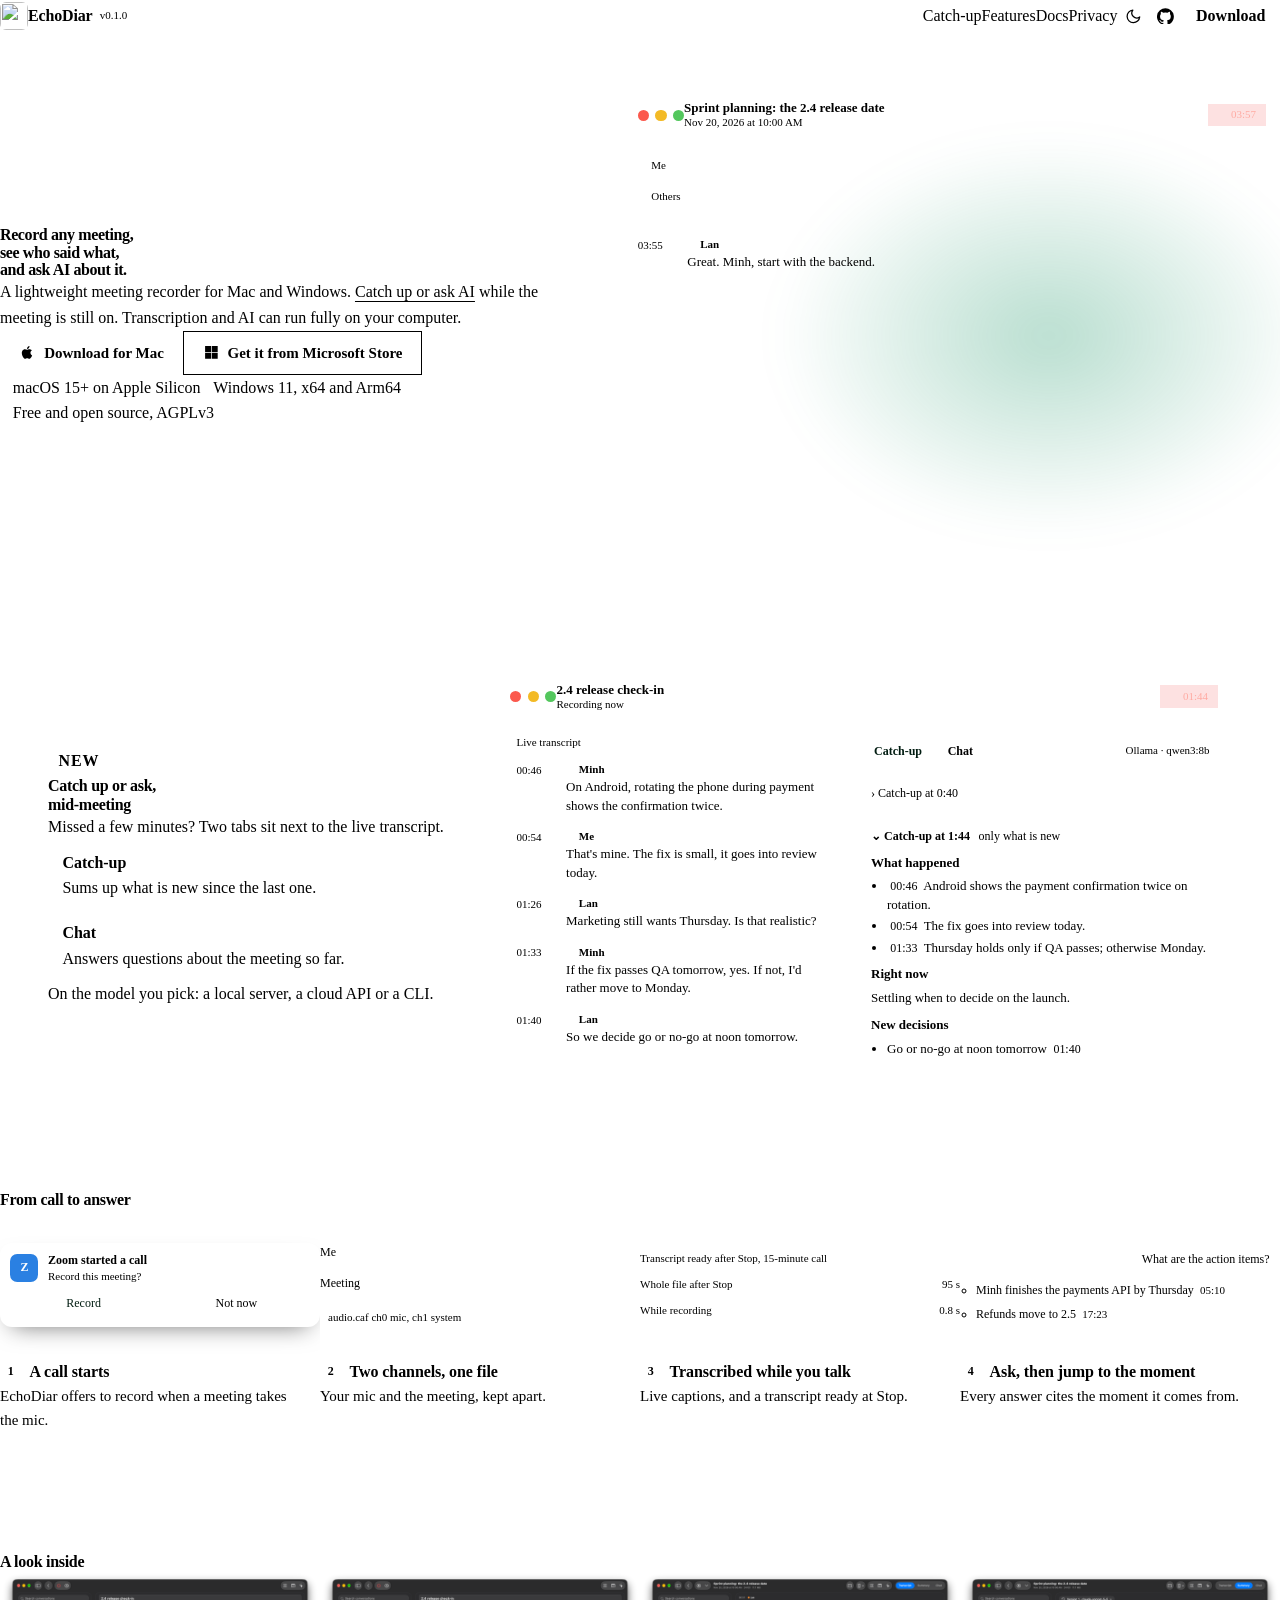
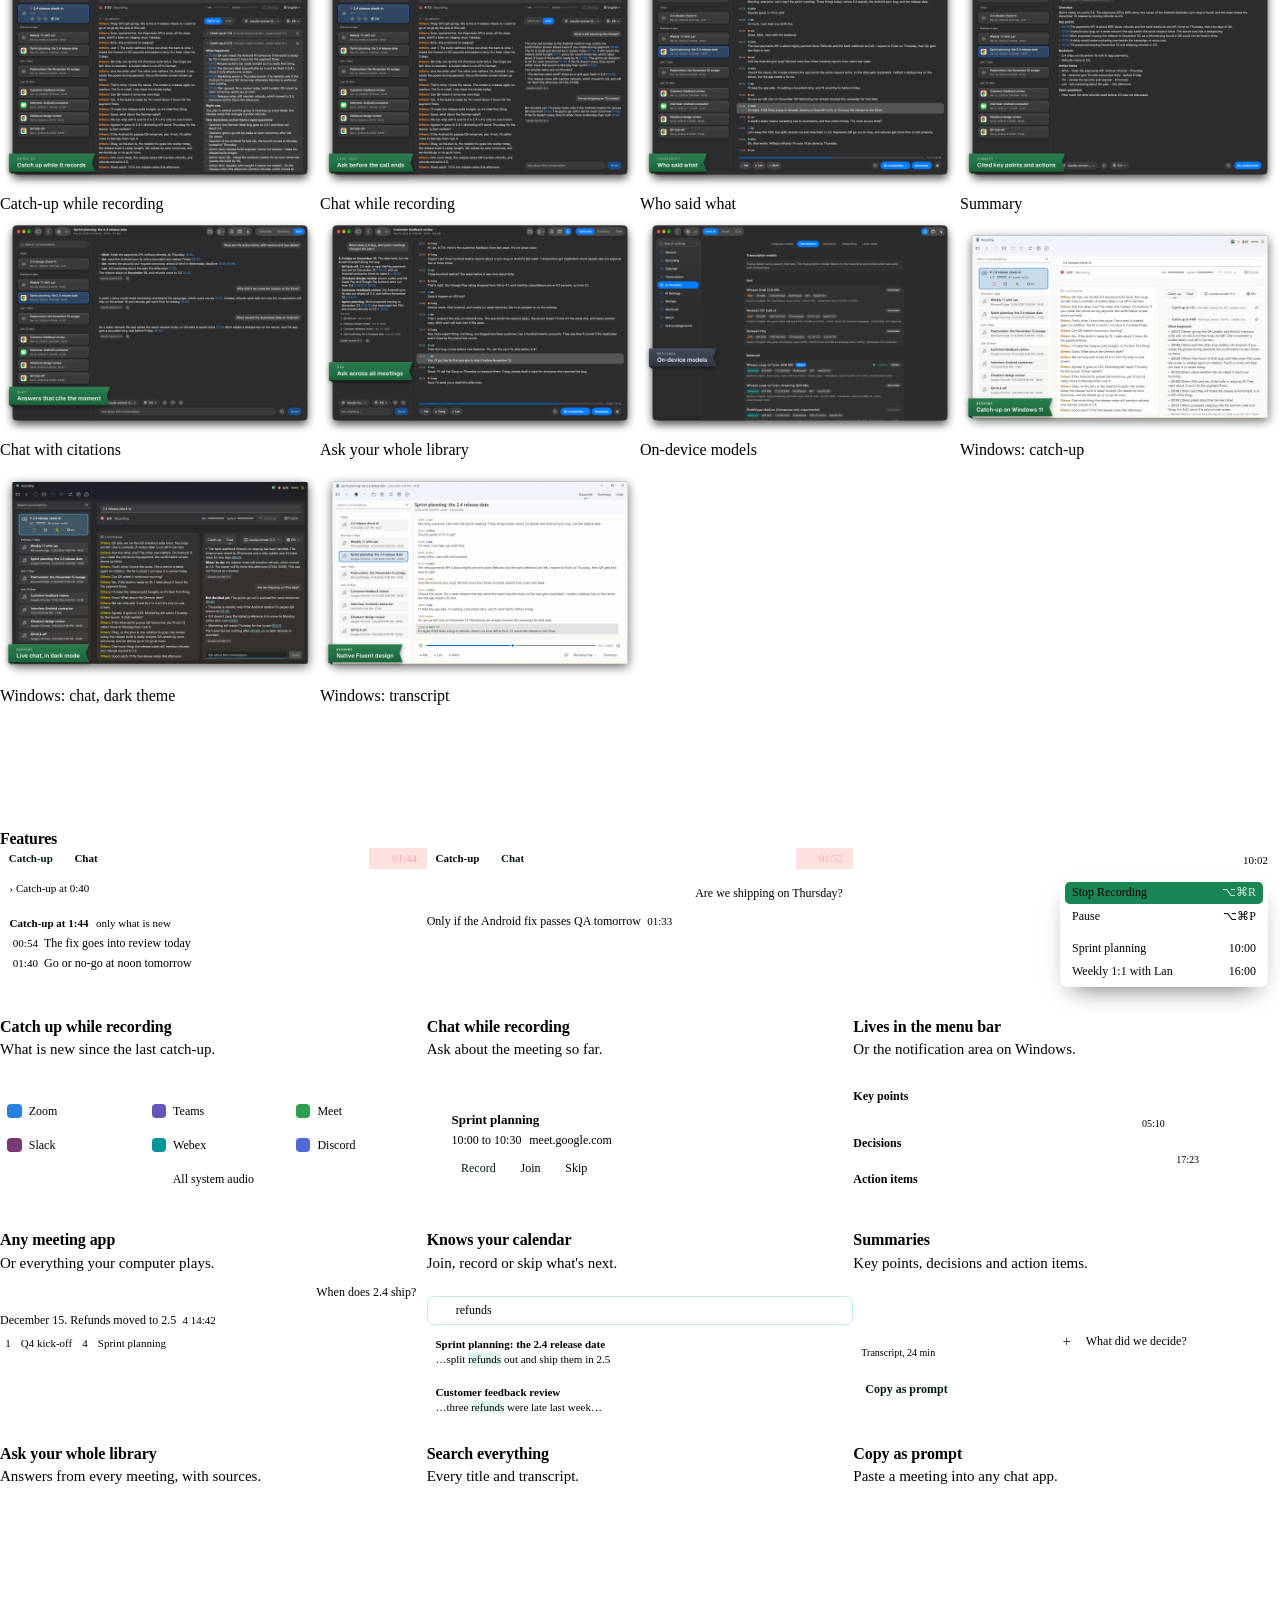
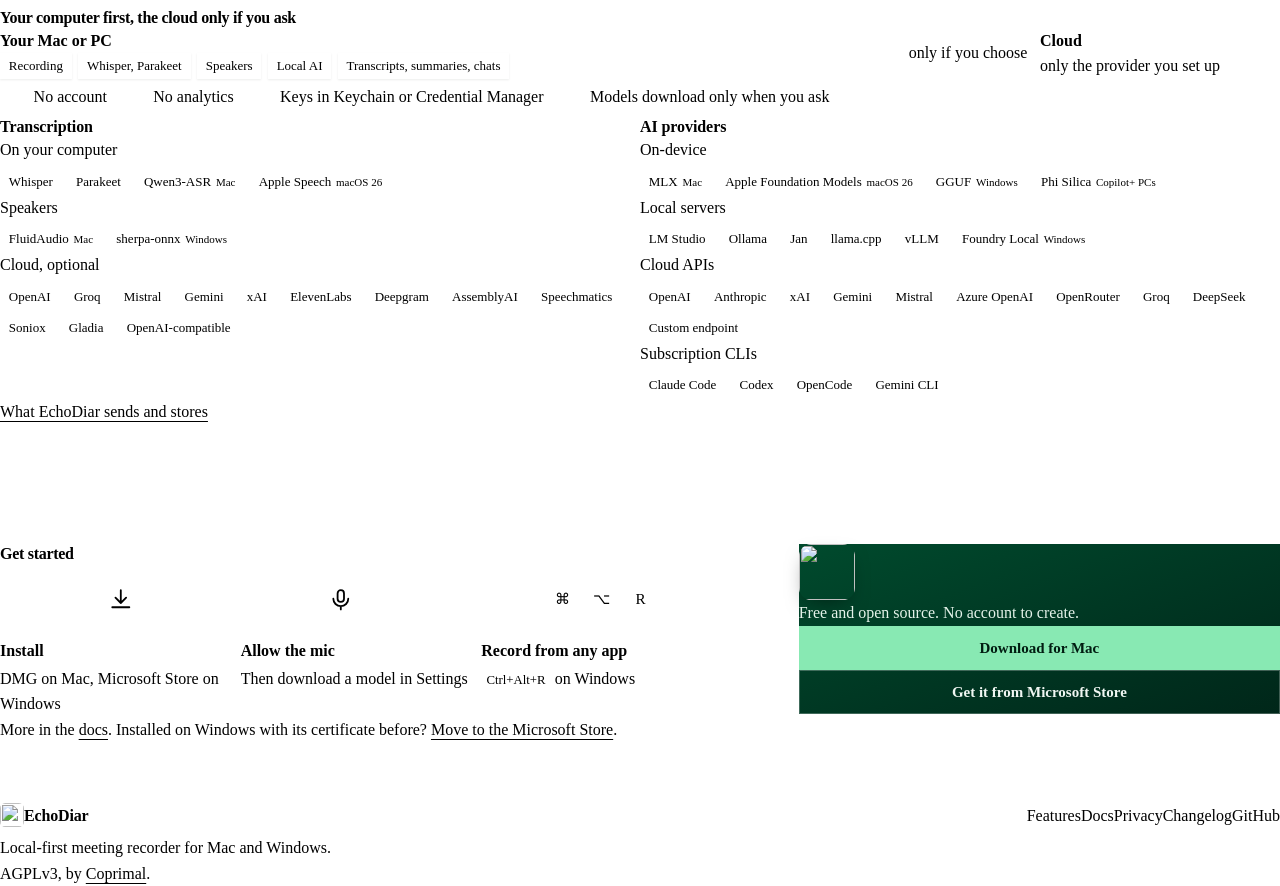
==== website/index.html @ 2e94c3a3 "feat(site): catch-up and live chat section, new screenshots" ====
<!DOCTYPE html>
<html lang="en">
  <head>
    <meta charset="UTF-8" />
    <meta name="viewport" content="width=device-width, initial-scale=1.0" />
    <title>EchoDiar: local-first meeting recorder for Mac and Windows</title>
    <meta name="description" content="Record any meeting on your Mac or Windows PC, see who said what, and catch up or ask AI while it is still going. Transcription and AI can run fully on-device." />
    <meta property="og:type" content="website" />
    <meta property="og:title" content="EchoDiar: local-first meeting recorder for Mac and Windows" />
    <meta property="og:description" content="A lightweight, local-first meeting recorder for macOS and Windows: on-device transcription, speakers, catch-ups and chat while recording, AI summaries, with the AI you choose." />
    <meta property="og:image" content="https://echodiar.coprimal.dev/poster.jpg" />
    <meta name="twitter:card" content="summary_large_image" />
    <link rel="icon" href="logo.png" type="image/png" />
    <link rel="stylesheet" href="styles.css" />
    <script>
      document.documentElement.classList.add("js");
      try {
        const stored = localStorage.getItem("echodiar.theme");
        if (stored) document.documentElement.dataset.theme = stored;
      } catch {
        // Private mode: follow the system theme.
      }
    </script>
  </head>
  <body>
    <a class="skip-link" href="#main">Skip to content</a>
    <header class="site-header">
      <div class="site-header__inner">
        <div class="brand-group">
          <a class="brand" href="./">
            <img src="logo.png" alt="" width="28" height="28" />
            <span>EchoDiar</span>
          </a>
          <a
            class="version-badge"
            id="version-badge"
            data-source="appcast"
            data-repo="Coprimal/EchoDiar"
            href="https://github.com/Coprimal/EchoDiar/releases/tag/v0.1.0"
            target="_blank"
            rel="noopener noreferrer"
            >v0.1.0</a
          >
        </div>
        <nav aria-label="Primary navigation">
          <a class="nav-link nav-link--text hide-sm" href="./#live">Catch-up</a>
          <a class="nav-link nav-link--text hide-sm" href="./#features">Features</a>
          <a class="nav-link nav-link--text" href="docs.html">Docs</a>
          <a class="nav-link nav-link--text hide-sm" href="privacy.html">Privacy</a>
          <button type="button" class="nav-link nav-link--icon" id="theme-toggle" aria-label="Switch theme" title="Switch theme">
            <svg class="icon-sun" viewBox="0 0 24 24" aria-hidden="true">
              <circle cx="12" cy="12" r="4" />
              <path d="M12 2v2m0 16v2M4.93 4.93l1.41 1.41m11.32 11.32 1.41 1.41M2 12h2m16 0h2M4.93 19.07l1.41-1.41M17.66 6.34l1.41-1.41" />
            </svg>
            <svg class="icon-moon" viewBox="0 0 24 24" aria-hidden="true">
              <path d="M21 12.79A9 9 0 1 1 11.21 3 7 7 0 0 0 21 12.79Z" />
            </svg>
          </button>
          <a
            class="nav-link nav-link--icon"
            href="https://github.com/Coprimal/EchoDiar"
            target="_blank"
            rel="noopener noreferrer"
            aria-label="EchoDiar on GitHub"
            title="EchoDiar on GitHub"
          >
            <svg class="fill" viewBox="0 0 24 24" aria-hidden="true">
              <path d="M12 .5a12 12 0 0 0-3.79 23.4c.6.11.82-.26.82-.58v-2.2c-3.34.73-4.04-1.43-4.04-1.43-.55-1.4-1.34-1.77-1.34-1.77-1.09-.75.08-.73.08-.73 1.21.08 1.84 1.24 1.84 1.24 1.07 1.83 2.81 1.3 3.5.99.11-.78.42-1.3.76-1.6-2.67-.3-5.47-1.33-5.47-5.93 0-1.31.47-2.38 1.24-3.22-.13-.3-.54-1.52.12-3.18 0 0 1.01-.32 3.3 1.23a11.5 11.5 0 0 1 6.01 0c2.29-1.55 3.3-1.23 3.3-1.23.66 1.66.25 2.88.12 3.18.77.84 1.24 1.91 1.24 3.22 0 4.61-2.81 5.62-5.49 5.92.43.37.81 1.1.81 2.22v3.29c0 .32.21.7.83.58A12 12 0 0 0 12 .5Z" />
            </svg>
          </a>
          <a class="button button--primary button--small" href="./#download">Download</a>
        </nav>
      </div>
    </header>

    <main id="main">
      <section class="hero wrap">
        <div class="hero__copy">
          <h1>Record any meeting, see who said what, and ask AI about it.</h1>
          <p class="lede">A lightweight meeting recorder for Mac and Windows. <a href="#live">Catch up or ask AI</a> while the meeting is still on. Transcription and AI can run fully on your computer.</p>
          <div class="actions" id="download">
            <a class="button button--primary" href="https://github.com/Coprimal/EchoDiar/releases/latest" target="_blank" rel="noopener noreferrer">
              <svg class="fill" viewBox="0 0 24 24" aria-hidden="true">
                <path d="M16.37 12.62c-.02-2.3 1.88-3.4 1.96-3.46-1.07-1.56-2.73-1.78-3.32-1.8-1.41-.14-2.76.83-3.48.83-.72 0-1.82-.81-3-.79-1.54.02-2.96.9-3.76 2.27-1.6 2.78-.41 6.9 1.15 9.16.76 1.1 1.67 2.34 2.86 2.3 1.15-.05 1.58-.74 2.97-.74 1.38 0 1.77.74 2.98.72 1.23-.02 2.01-1.12 2.76-2.23.87-1.28 1.23-2.51 1.25-2.58-.03-.01-2.4-.92-2.42-3.66ZM14.1 5.86c.63-.77 1.06-1.83.94-2.89-.91.04-2.01.61-2.67 1.37-.58.67-1.09 1.76-.96 2.8 1.02.08 2.06-.52 2.69-1.28Z" />
              </svg>
              Download for Mac
            </a>
            <a class="button button--secondary" href="https://apps.microsoft.com/detail/9N5X564S1F2D?mode=direct" target="_blank" rel="noopener noreferrer">
              <svg class="fill" viewBox="0 0 24 24" aria-hidden="true">
                <path d="M3 3h8.5v8.5H3zM12.5 3H21v8.5h-8.5zM3 12.5h8.5V21H3zM12.5 12.5H21V21h-8.5z" />
              </svg>
              Get it from Microsoft Store
            </a>
          </div>
          <ul class="platforms">
            <li>macOS 15+ on Apple Silicon</li>
            <li>Windows 11, x64 and Arm64</li>
            <li>Free and open source, AGPLv3</li>
          </ul>
        </div>

        <figure class="stage" data-stage>
          <div class="win" aria-hidden="true">
            <div class="win__bar">
              <span class="win__lights"><i></i><i></i><i></i></span>
              <span class="win__title">
                <strong>Sprint planning: the 2.4 release date</strong>
                <span>Nov 20, 2026 at 10:00 AM</span>
              </span>
              <span class="rec-pill"><i></i><span data-rec-time>17:30</span></span>
            </div>

            <div class="channels">
              <div class="channel" data-channel="me">
                <span class="channel__label"><i class="dot dot--me"></i>Me</span>
                <span class="wave" data-wave></span>
              </div>
              <div class="channel" data-channel="others">
                <span class="channel__label"><i class="dot dot--others"></i>Others</span>
                <span class="wave" data-wave></span>
              </div>
            </div>

            <ol class="tx">
              <li class="tx__line" data-speaker="lan" data-at="03:55">
                <time>03:55</time>
                <span class="tx__who"><i class="dot dot--lan"></i>Lan</span>
                <span class="tx__text">Great. Minh, start with the backend.</span>
              </li>
              <li class="tx__line" data-speaker="minh" data-at="05:10">
                <time>05:10</time>
                <span class="tx__who"><i class="dot dot--minh"></i>Minh</span>
                <span class="tx__text">The new payments API is about eighty percent done.</span>
              </li>
              <li class="tx__line" data-speaker="minh" data-at="12:00">
                <time>12:00</time>
                <span class="tx__who"><i class="dot dot--minh"></i>Minh</span>
                <span class="tx__text">It's tight. If QA finds a bug in refunds, I'd move the release to the 22nd.</span>
              </li>
              <li class="tx__line" data-speaker="me" data-at="14:42">
                <time>14:42</time>
                <span class="tx__who"><i class="dot dot--me"></i>Me</span>
                <span class="tx__text">Let's keep the 15th, but split refunds out and ship them in 2.5.</span>
              </li>
              <li class="tx__line" data-speaker="lan" data-at="17:23" data-cited>
                <time>17:23</time>
                <span class="tx__who"><i class="dot dot--lan"></i>Lan</span>
                <span class="tx__text">Okay, that's decided. 2.4 ships on December 15, and refunds move to 2.5.</span>
              </li>
            </ol>

            <div class="ask">
              <p class="ask__q">When does 2.4 ship?</p>
              <p class="ask__a">
                On December 15. Refunds were split out and move to 2.5 <span class="cite">17:23</span>
              </p>
            </div>
          </div>
          <figcaption class="visually-hidden">
            An EchoDiar window during a sprint planning call: your mic and the meeting audio on two channels, the transcript
            appearing line by line with each speaker named, and an AI answer that cites the moment it comes from.
          </figcaption>
        </figure>
      </section>

      <section class="section wrap live" id="live" aria-labelledby="live-title">
        <div class="live__copy">
          <p class="live__new">New</p>
          <h2 id="live-title">Catch up or ask, mid-meeting</h2>
          <p class="live__lede">Missed a few minutes? Two tabs sit next to the live transcript.</p>
          <dl class="live__legend" data-live-legend>
            <div data-for="live-tab-catchup" class="is-active">
              <dt>Catch-up</dt>
              <dd>Sums up what is new since the last one.</dd>
            </div>
            <div data-for="live-tab-chat">
              <dt>Chat</dt>
              <dd>Answers questions about the meeting so far.</dd>
            </div>
          </dl>
          <p class="live__note">On the model you pick: a local server, a cloud API or a CLI.</p>
        </div>

        <figure class="live__art" data-live>
          <div class="win live-win">
            <div class="win__bar">
              <span class="win__lights" aria-hidden="true"><i></i><i></i><i></i></span>
              <span class="win__title">
                <strong>2.4 release check-in</strong>
                <span>Recording now</span>
              </span>
              <span class="rec-pill" aria-hidden="true"><i></i><span>01:44</span></span>
            </div>
            <div class="live-win__body">
              <div class="live-win__tx" aria-label="Live transcript">
                <span class="live-win__label">Live transcript</span>
                <ol class="tx">
                  <li class="tx__line">
                    <time>00:46</time>
                    <span class="tx__who"><i class="dot dot--minh"></i>Minh</span>
                    <span class="tx__text">On Android, rotating the phone during payment shows the confirmation twice.</span>
                  </li>
                  <li class="tx__line">
                    <time>00:54</time>
                    <span class="tx__who"><i class="dot dot--me"></i>Me</span>
                    <span class="tx__text">That's mine. The fix is small, it goes into review today.</span>
                  </li>
                  <li class="tx__line">
                    <time>01:26</time>
                    <span class="tx__who"><i class="dot dot--lan"></i>Lan</span>
                    <span class="tx__text">Marketing still wants Thursday. Is that realistic?</span>
                  </li>
                  <li class="tx__line" data-live-cited>
                    <time>01:33</time>
                    <span class="tx__who"><i class="dot dot--minh"></i>Minh</span>
                    <span class="tx__text">If the fix passes QA tomorrow, yes. If not, I'd rather move to Monday.</span>
                  </li>
                  <li class="tx__line">
                    <time>01:40</time>
                    <span class="tx__who"><i class="dot dot--lan"></i>Lan</span>
                    <span class="tx__text">So we decide go or no-go at noon tomorrow.</span>
                  </li>
                </ol>
              </div>

              <div class="live-win__panel">
                <div class="live-win__head">
                  <div class="live-tabs" role="tablist" aria-label="While recording">
                    <button type="button" role="tab" id="live-tab-catchup" aria-controls="live-pane-catchup" aria-selected="true">Catch-up</button>
                    <button type="button" role="tab" id="live-tab-chat" aria-controls="live-pane-chat" aria-selected="false" tabindex="-1">Chat</button>
                  </div>
                  <span class="live-win__model">Ollama · qwen3:8b</span>
                </div>

                <div class="live-pane" id="live-pane-catchup" role="tabpanel" aria-labelledby="live-tab-catchup">
                  <p class="live-cu live-cu--old"><span aria-hidden="true">›</span> Catch-up at 0:40</p>
                  <div class="live-cu">
                    <p class="live-cu__head"><span aria-hidden="true">⌄</span> Catch-up at 1:44 <em>only what is new</em></p>
                    <p class="live-cu__h">What happened</p>
                    <ul>
                      <li><span class="cite">00:46</span> Android shows the payment confirmation twice on rotation.</li>
                      <li><span class="cite">00:54</span> The fix goes into review today.</li>
                      <li><span class="cite">01:33</span> Thursday holds only if QA passes; otherwise Monday.</li>
                    </ul>
                    <p class="live-cu__h">Right now</p>
                    <p>Settling when to decide on the launch.</p>
                    <p class="live-cu__h">New decisions</p>
                    <ul>
                      <li>Go or no-go at noon tomorrow <span class="cite">01:40</span></li>
                    </ul>
                  </div>
                </div>

                <div class="live-pane" id="live-pane-chat" role="tabpanel" aria-labelledby="live-tab-chat" hidden>
                  <p class="ask__q">Are we shipping on Thursday?</p>
                  <p class="live-chat__a">
                    Not decided yet. Thursday holds only if the Android fix passes QA tomorrow <span class="cite">01:33</span>. The go or
                    no-go call is at noon <span class="cite">01:40</span>.
                  </p>
                  <span class="live-chat__tag">Live</span>
                  <span class="live-chat__input" aria-hidden="true">Ask about the meeting so far</span>
                </div>
              </div>
            </div>
          </div>
          <figcaption class="visually-hidden">
            EchoDiar while recording: the live transcript on the left, and on the right a panel with a Catch-up tab, which
            sums up what is new since the last catch-up, and a Chat tab, which answers questions about the meeting so far.
          </figcaption>
        </figure>
      </section>

      <section class="section wrap" id="how" aria-labelledby="how-title">
        <div class="section__head">
          <h2 id="how-title">From call to answer</h2>
        </div>
        <ol class="flow">
          <li class="flow__step">
            <div class="vignette vignette--detect" aria-hidden="true">
              <div class="indicator">
                <span class="indicator__app">Z</span>
                <span class="indicator__text"><strong>Zoom started a call</strong><span>Record this meeting?</span></span>
                <span class="indicator__actions">
                  <span class="indicator__btn indicator__btn--go">Record</span>
                  <span class="indicator__btn">Not now</span>
                </span>
              </div>
            </div>
            <h3>A call starts</h3>
            <p>EchoDiar offers to record when a meeting takes the mic.</p>
          </li>
          <li class="flow__step">
            <div class="vignette vignette--channels" aria-hidden="true">
              <div class="mini-channel">
                <span>Me</span>
                <span class="mini-wave mini-wave--me" data-wave="30"></span>
              </div>
              <div class="mini-channel">
                <span>Meeting</span>
                <span class="mini-wave mini-wave--others" data-wave="30"></span>
              </div>
              <span class="file-chip">audio.caf <em>ch0 mic, ch1 system</em></span>
            </div>
            <h3>Two channels, one file</h3>
            <p>Your mic and the meeting, kept apart.</p>
          </li>
          <li class="flow__step">
            <div class="vignette vignette--speed" aria-hidden="true">
              <div class="speed">
                <span class="speed__label">Transcript ready after Stop, 15-minute call</span>
                <div class="speed__row">
                  <span class="speed__name">Whole file after Stop</span>
                  <span class="speed__bar speed__bar--slow"><i></i></span>
                  <span class="speed__value">95 s</span>
                </div>
                <div class="speed__row">
                  <span class="speed__name">While recording</span>
                  <span class="speed__bar speed__bar--fast"><i></i></span>
                  <span class="speed__value">0.8 s</span>
                </div>
              </div>
            </div>
            <h3>Transcribed while you talk</h3>
            <p>Live captions, and a transcript ready at Stop.</p>
          </li>
          <li class="flow__step">
            <div class="vignette vignette--cite" aria-hidden="true">
              <div class="cite-demo">
                <p class="cite-demo__q">What are the action items?</p>
                <ul>
                  <li>Minh finishes the payments API by Thursday <span class="cite">05:10</span></li>
                  <li>Refunds move to 2.5 <span class="cite">17:23</span></li>
                </ul>
              </div>
            </div>
            <h3>Ask, then jump to the moment</h3>
            <p>Every answer cites the moment it comes from.</p>
          </li>
        </ol>
      </section>

      <section class="section wrap" aria-labelledby="shots-title">
        <div class="section__head">
          <h2 id="shots-title">A look inside</h2>
        </div>
        <div class="shots">
          <figure class="shot">
            <button type="button" data-zoom aria-label="View screenshot full screen: catch-up while recording">
              <img
                src="screenshots/echodiar_s_1.webp"
                alt="EchoDiar on Mac while recording: the live transcript next to the Catch-up tab, with two catch-ups, the newest summing up only what is new since the first"
                width="1412"
                height="972"
                loading="lazy"
              />
            </button>
            <figcaption>Catch-up while recording</figcaption>
          </figure>
          <figure class="shot">
            <button type="button" data-zoom aria-label="View screenshot full screen: live chat while recording">
              <img
                src="screenshots/echodiar_s_2.webp"
                alt="EchoDiar on Mac while recording: the live transcript next to the Chat tab, answering what blocks the release and whether it ships on Thursday, with cited times"
                width="1412"
                height="972"
                loading="lazy"
              />
            </button>
            <figcaption>Chat while recording</figcaption>
          </figure>
          <figure class="shot">
            <button type="button" data-zoom aria-label="View screenshot full screen: transcript with speakers">
              <img
                src="screenshots/echodiar_s_3.webp"
                alt="EchoDiar transcript of a sprint meeting with named speakers, the line being played back highlighted"
                width="1412"
                height="972"
                loading="lazy"
              />
            </button>
            <figcaption>Who said what</figcaption>
          </figure>
          <figure class="shot">
            <button type="button" data-zoom aria-label="View screenshot full screen: AI summary">
              <img
                src="screenshots/echodiar_s_4.webp"
                alt="EchoDiar AI summary of a meeting with timestamped key points, decisions and action items"
                width="1412"
                height="972"
                loading="lazy"
              />
            </button>
            <figcaption>Summary</figcaption>
          </figure>
          <figure class="shot">
            <button type="button" data-zoom aria-label="View screenshot full screen: chat with citations">
              <img
                src="screenshots/echodiar_s_5.webp"
                alt="EchoDiar chat about a meeting with answers that cite timestamps"
                width="1412"
                height="972"
                loading="lazy"
              />
            </button>
            <figcaption>Chat with citations</figcaption>
          </figure>
          <figure class="shot">
            <button type="button" data-zoom aria-label="View screenshot full screen: library chat">
              <img
                src="screenshots/echodiar_s_6.webp"
                alt="EchoDiar library chat answering from four meetings, with numbered sources, next to the cited transcript"
                width="1412"
                height="972"
                loading="lazy"
              />
            </button>
            <figcaption>Ask your whole library</figcaption>
          </figure>
          <figure class="shot">
            <button type="button" data-zoom aria-label="View screenshot full screen: on-device models">
              <img
                src="screenshots/echodiar_s_7.webp"
                alt="EchoDiar Settings, AI Providers, Local AI, Transcription: on-device Whisper and Parakeet models and the installed default model"
                width="1412"
                height="972"
                loading="lazy"
              />
            </button>
            <figcaption>On-device models</figcaption>
          </figure>
          <figure class="shot">
            <button type="button" data-zoom aria-label="View screenshot full screen: Windows, catch-up">
              <img
                src="screenshots/echodiar_s_8.webp"
                alt="EchoDiar on Windows 11 while recording, in the light theme: the live transcript next to two catch-ups"
                width="1412"
                height="972"
                loading="lazy"
              />
            </button>
            <figcaption>Windows: catch-up</figcaption>
          </figure>
          <figure class="shot">
            <button type="button" data-zoom aria-label="View screenshot full screen: Windows, live chat in dark mode">
              <img
                src="screenshots/echodiar_s_9.webp"
                alt="EchoDiar on Windows 11 while recording, in the dark theme: the live transcript next to the Chat tab with two cited answers"
                width="1412"
                height="972"
                loading="lazy"
              />
            </button>
            <figcaption>Windows: chat, dark theme</figcaption>
          </figure>
          <figure class="shot">
            <button type="button" data-zoom aria-label="View screenshot full screen: Windows, transcript">
              <img
                src="screenshots/echodiar_s_10.webp"
                alt="EchoDiar on Windows 11, in the light theme: the transcript of a sprint meeting with named speakers, the line being played back highlighted"
                width="1412"
                height="972"
                loading="lazy"
              />
            </button>
            <figcaption>Windows: transcript</figcaption>
          </figure>
        </div>
      </section>

      <section class="section wrap" id="features" aria-labelledby="features-title">
        <div class="section__head">
          <h2 id="features-title">Features</h2>
        </div>
        <ul class="tiles">
          <li class="tile">
            <div class="tile__art art-catchup" aria-hidden="true">
              <span class="art-catchup__tabs"><b class="is-on">Catch-up</b><b>Chat</b><span class="rec-pill"><i></i><span>01:44</span></span></span>
              <span class="art-catchup__old">› Catch-up at 0:40</span>
              <span class="art-catchup__card">
                <strong>Catch-up at 1:44 <em>only what is new</em></strong>
                <span><span class="cite">00:54</span> The fix goes into review today</span>
                <span><span class="cite">01:40</span> Go or no-go at noon tomorrow</span>
              </span>
            </div>
            <h3>Catch up while recording</h3>
            <p>What is new since the last catch-up.</p>
          </li>
          <li class="tile">
            <div class="tile__art art-livechat" aria-hidden="true">
              <span class="art-catchup__tabs"><b>Catch-up</b><b class="is-on">Chat</b><span class="rec-pill"><i></i><span>01:52</span></span></span>
              <span class="art-livechat__q">Are we shipping on Thursday?</span>
              <span class="art-livechat__a">Only if the Android fix passes QA tomorrow <span class="cite">01:33</span></span>
            </div>
            <h3>Chat while recording</h3>
            <p>Ask about the meeting so far.</p>
          </li>
          <li class="tile">
            <div class="tile__art art-menu" aria-hidden="true">
              <div class="menubar">
                <span class="menubar__icons"><i></i><i></i><i></i></span>
                <span class="menubar__app"><img src="logo.png" alt="" width="14" height="14" /><i></i></span>
                <span class="menubar__clock">10:02</span>
              </div>
              <div class="menu">
                <span class="menu__item menu__item--on">Stop Recording <em>⌥⌘R</em></span>
                <span class="menu__item">Pause <em>⌥⌘P</em></span>
                <span class="menu__sep"></span>
                <span class="menu__item">Sprint planning <em>10:00</em></span>
                <span class="menu__item">Weekly 1:1 with Lan <em>16:00</em></span>
              </div>
            </div>
            <h3>Lives in the menu bar</h3>
            <p>Or the notification area on Windows.</p>
          </li>
          <li class="tile">
            <div class="tile__art art-apps" aria-hidden="true">
              <span class="app-tile" style="--app: oklch(60% 0.17 255)">Zoom</span>
              <span class="app-tile" style="--app: oklch(52% 0.15 285)">Teams</span>
              <span class="app-tile" style="--app: oklch(62% 0.15 150)">Meet</span>
              <span class="app-tile" style="--app: oklch(45% 0.12 330)">Slack</span>
              <span class="app-tile" style="--app: oklch(60% 0.12 200)">Webex</span>
              <span class="app-tile" style="--app: oklch(56% 0.17 270)">Discord</span>
              <span class="app-tile app-tile--all">All system audio</span>
            </div>
            <h3>Any meeting app</h3>
            <p>Or everything your computer plays.</p>
          </li>
          <li class="tile">
            <div class="tile__art art-event" aria-hidden="true">
              <div class="event">
                <span class="event__bar"></span>
                <span class="event__title">Sprint planning</span>
                <span class="event__time">10:00 to 10:30 <em>meet.google.com</em></span>
                <span class="event__actions"><b class="is-go">Record</b><b>Join</b><b>Skip</b></span>
              </div>
            </div>
            <h3>Knows your calendar</h3>
            <p>Join, record or skip what's next.</p>
          </li>
          <li class="tile">
            <div class="tile__art art-summary" aria-hidden="true">
              <span class="sum__head">Key points</span>
              <span class="sum__line" style="--w: 88%"></span>
              <span class="sum__line" style="--w: 64%"><span class="cite">05:10</span></span>
              <span class="sum__head">Decisions</span>
              <span class="sum__line" style="--w: 72%"><span class="cite">17:23</span></span>
              <span class="sum__head">Action items</span>
              <span class="sum__todo"><i></i><span class="sum__line" style="--w: 58%"></span></span>
            </div>
            <h3>Summaries</h3>
            <p>Key points, decisions and action items.</p>
          </li>
          <li class="tile">
            <div class="tile__art art-library" aria-hidden="true">
              <span class="art-livechat__q">When does 2.4 ship?</span>
              <span class="art-livechat__a">December 15. Refunds moved to 2.5 <span class="cite">4 14:42</span></span>
              <span class="art-library__src"><i>1</i>Q4 kick-off <i>4</i>Sprint planning</span>
            </div>
            <h3>Ask your whole library</h3>
            <p>Answers from every meeting, with sources.</p>
          </li>
          <li class="tile">
            <div class="tile__art art-search" aria-hidden="true">
              <span class="search">
                <svg viewBox="0 0 24 24"><circle cx="11" cy="11" r="6" /><path d="m20 20-4.5-4.5" /></svg>
                refunds<i class="caret"></i>
              </span>
              <span class="result"><strong>Sprint planning: the 2.4 release date</strong><span>…split <mark>refunds</mark> out and ship them in 2.5</span></span>
              <span class="result"><strong>Customer feedback review</strong><span>…three <mark>refunds</mark> were late last week…</span></span>
            </div>
            <h3>Search everything</h3>
            <p>Every title and transcript.</p>
          </li>
          <li class="tile">
            <div class="tile__art art-prompt" aria-hidden="true">
              <div class="prompt">
                <span class="prompt__part"><i class="sum__line" style="--w: 90%"></i><i class="sum__line" style="--w: 70%"></i><em>Transcript, 24 min</em></span>
                <span class="prompt__plus">+</span>
                <span class="prompt__part prompt__part--q">What did we decide?</span>
              </div>
              <span class="prompt__copy">Copy as prompt</span>
            </div>
            <h3>Copy as prompt</h3>
            <p>Paste a meeting into any chat app.</p>
          </li>
        </ul>
      </section>

      <section class="section wrap" id="local" aria-labelledby="local-title">
        <div class="section__head">
          <h2 id="local-title">Your computer first, the cloud only if you ask</h2>
        </div>

        <div class="where" aria-hidden="true">
          <div class="where__device">
            <span class="where__caption">Your Mac or PC</span>
            <div class="where__chips">
              <span class="chip chip--solid">Recording</span>
              <span class="chip chip--solid">Whisper, Parakeet</span>
              <span class="chip chip--solid">Speakers</span>
              <span class="chip chip--solid">Local AI</span>
              <span class="chip chip--solid">Transcripts, summaries, chats</span>
            </div>
          </div>
          <div class="where__link">
            <span class="where__line"></span>
            <span class="where__gate">only if you choose</span>
          </div>
          <div class="where__cloud">
            <span class="where__caption">Cloud</span>
            <span class="where__sub">only the provider you set up</span>
          </div>
        </div>

        <ul class="badges">
          <li>
            <svg viewBox="0 0 24 24" aria-hidden="true"><circle cx="12" cy="8" r="3.5" /><path d="M5 20a7 7 0 0 1 14 0" /><path d="m4 4 16 16" /></svg>
            No account
          </li>
          <li>
            <svg viewBox="0 0 24 24" aria-hidden="true"><path d="M4 20V10m6 10V4m6 16v-7" /><path d="m3 3 18 18" /></svg>
            No analytics
          </li>
          <li>
            <svg viewBox="0 0 24 24" aria-hidden="true"><circle cx="8" cy="15" r="4" /><path d="m11 12 9-9m-3 3 3 3m-6 0 2 2" /></svg>
            Keys in Keychain or Credential Manager
          </li>
          <li>
            <svg viewBox="0 0 24 24" aria-hidden="true"><path d="M12 3v12m-5-5 5 5 5-5" /><path d="M4 19h16" /></svg>
            Models download only when you ask
          </li>
        </ul>

        <div class="engines">
          <div class="engine" id="transcription">
            <h3>Transcription</h3>
            <dl>
              <dt>On your computer</dt>
              <dd>
                <span class="chip">Whisper</span><span class="chip">Parakeet</span><span class="chip">Qwen3-ASR <em>Mac</em></span
                ><span class="chip">Apple Speech <em>macOS 26</em></span>
              </dd>
              <dt>Speakers</dt>
              <dd><span class="chip">FluidAudio <em>Mac</em></span><span class="chip">sherpa-onnx <em>Windows</em></span></dd>
              <dt>Cloud, optional</dt>
              <dd>
                <span class="chip">OpenAI</span><span class="chip">Groq</span><span class="chip">Mistral</span><span class="chip">Gemini</span
                ><span class="chip">xAI</span><span class="chip">ElevenLabs</span><span class="chip">Deepgram</span><span class="chip">AssemblyAI</span
                ><span class="chip">Speechmatics</span><span class="chip">Soniox</span><span class="chip">Gladia</span
                ><span class="chip">OpenAI-compatible</span>
              </dd>
            </dl>
          </div>

          <div class="engine" id="ai-providers">
            <h3>AI providers</h3>
            <dl>
              <dt>On-device</dt>
              <dd>
                <span class="chip">MLX <em>Mac</em></span><span class="chip">Apple Foundation Models <em>macOS 26</em></span
                ><span class="chip">GGUF <em>Windows</em></span><span class="chip">Phi Silica <em>Copilot+ PCs</em></span>
              </dd>
              <dt>Local servers</dt>
              <dd>
                <span class="chip">LM Studio</span><span class="chip">Ollama</span><span class="chip">Jan</span><span class="chip">llama.cpp</span
                ><span class="chip">vLLM</span><span class="chip">Foundry Local <em>Windows</em></span>
              </dd>
              <dt>Cloud APIs</dt>
              <dd>
                <span class="chip">OpenAI</span><span class="chip">Anthropic</span><span class="chip">xAI</span><span class="chip">Gemini</span
                ><span class="chip">Mistral</span><span class="chip">Azure OpenAI</span><span class="chip">OpenRouter</span><span class="chip">Groq</span
                ><span class="chip">DeepSeek</span><span class="chip">Custom endpoint</span>
              </dd>
              <dt>Subscription CLIs</dt>
              <dd>
                <span class="chip">Claude Code</span><span class="chip">Codex</span><span class="chip">OpenCode</span><span class="chip">Gemini CLI</span>
              </dd>
            </dl>
          </div>
        </div>
        <p class="more"><a href="privacy.html">What EchoDiar sends and stores</a></p>
      </section>

      <section class="section wrap" id="get-started" aria-labelledby="start-title">
        <div class="start">
          <div class="start__copy">
            <h2 id="start-title">Get started</h2>
            <ol class="quick">
              <li>
                <span class="quick__art" aria-hidden="true">
                  <svg viewBox="0 0 24 24"><path d="M12 3v12m-5-5 5 5 5-5" /><path d="M4 19h16" /></svg>
                </span>
                <strong>Install</strong>
                <span>DMG on Mac, Microsoft Store on Windows</span>
              </li>
              <li>
                <span class="quick__art" aria-hidden="true">
                  <svg viewBox="0 0 24 24"><rect x="9" y="3" width="6" height="11" rx="3" /><path d="M5 11a7 7 0 0 0 14 0M12 18v3" /></svg>
                  <span class="toggle"><i></i></span>
                </span>
                <strong>Allow the mic</strong>
                <span>Then download a model in Settings</span>
              </li>
              <li>
                <span class="quick__art quick__art--keys" aria-hidden="true"><kbd>⌘</kbd><kbd>⌥</kbd><kbd>R</kbd></span>
                <strong>Record from any app</strong>
                <span><kbd>Ctrl+Alt+R</kbd> on Windows</span>
              </li>
            </ol>
            <p class="more">
              More in the <a href="docs.html">docs</a>. Installed on Windows with its certificate before?
              <a href="docs.html#windows-warnings">Move to the Microsoft Store</a>.
            </p>
          </div>
          <div class="start__card">
            <img src="logo.png" alt="" width="72" height="72" loading="lazy" />
            <p>Free and open source. No account to create.</p>
            <div class="actions actions--stack">
              <a class="button button--primary" href="https://github.com/Coprimal/EchoDiar/releases/latest" target="_blank" rel="noopener noreferrer"
                >Download for Mac</a
              >
              <a class="button button--secondary" href="https://apps.microsoft.com/detail/9N5X564S1F2D?mode=direct" target="_blank" rel="noopener noreferrer"
                >Get it from Microsoft Store</a
              >
            </div>
          </div>
        </div>
      </section>
    </main>

    <footer class="site-footer">
      <div class="site-footer__inner">
        <div class="site-footer__brand">
          <a class="brand" href="./">
            <img src="logo.png" alt="" width="24" height="24" />
            <span>EchoDiar</span>
          </a>
          <p>Local-first meeting recorder for Mac and Windows. AGPLv3, by <a href="https://coprimal.dev" target="_blank" rel="noopener noreferrer">Coprimal</a>.</p>
        </div>
        <nav class="site-footer__links" aria-label="Footer">
          <a href="./#features">Features</a>
          <a href="docs.html">Docs</a>
          <a href="privacy.html">Privacy</a>
          <a href="https://github.com/Coprimal/EchoDiar/blob/main/CHANGELOG.md" target="_blank" rel="noopener noreferrer">Changelog</a>
          <a href="https://github.com/Coprimal/EchoDiar" target="_blank" rel="noopener noreferrer">GitHub</a>
        </nav>
      </div>
    </footer>
    <script src="site.js"></script>
  </body>
</html>
---- website/styles.css ----
@import url("https://fonts.googleapis.com/css2?family=Instrument+Sans:wght@400;500;600&family=JetBrains+Mono:wght@400;500&display=swap");
@import "tokens.css";

/* ---------- Base ---------- */

*,
*::before,
*::after {
  box-sizing: border-box;
}

html,
body {
  overflow-x: clip;
}

html {
  scroll-behavior: smooth;
  scroll-padding-top: calc(var(--header-h) + 1.25rem);
  -webkit-text-size-adjust: 100%;
}

body {
  margin: 0;
  background: var(--color-paper);
  color: var(--color-body);
  font-family: var(--font-body);
  font-size: var(--text-base);
  line-height: 1.6;
  -webkit-font-smoothing: antialiased;
  text-rendering: optimizeLegibility;
}

h1,
h2,
h3 {
  margin: 0;
  color: var(--color-ink);
  font-family: var(--font-display);
  font-weight: 600;
  text-wrap: balance;
}

h1 {
  font-size: var(--text-2xl);
  line-height: 1.12;
  letter-spacing: -0.025em;
}

h2 {
  font-size: var(--text-xl);
  line-height: 1.2;
  letter-spacing: -0.018em;
}

h3 {
  font-size: var(--text-md);
  line-height: 1.35;
  letter-spacing: -0.005em;
}

p {
  margin: 0;
  text-wrap: pretty;
}

strong {
  color: var(--color-strong);
  font-weight: 600;
}

a {
  color: var(--color-ink);
  text-decoration-color: color-mix(in oklch, var(--color-accent) 55%, transparent);
  text-decoration-thickness: 1px;
  text-underline-offset: 0.25em;
  transition: color var(--dur-micro) var(--ease-out), text-decoration-color var(--dur-micro) var(--ease-out);
}

a:hover:not(.button) {
  color: var(--color-accent);
  text-decoration-color: currentColor;
}

a:focus-visible,
button:focus-visible {
  outline: 2px solid var(--color-focus);
  outline-offset: 2px;
  border-radius: var(--radius-xs);
}

code,
pre,
kbd {
  font-family: var(--font-mono);
}

:not(pre) > code {
  padding: 0.1em 0.35em;
  border: var(--rule);
  border-radius: var(--radius-xs);
  background: var(--color-paper-2);
  font-size: 0.84em;
  overflow-wrap: anywhere;
}

kbd {
  padding: 0.1em 0.4em;
  border: 1px solid var(--color-rule-strong);
  border-bottom-width: 2px;
  border-radius: var(--radius-xs);
  background: var(--color-paper);
  color: var(--color-ink);
  font-size: 0.8em;
  white-space: nowrap;
}

.visually-hidden {
  position: absolute;
  width: 1px;
  height: 1px;
  overflow: hidden;
  clip: rect(0 0 0 0);
  white-space: nowrap;
}

.skip-link {
  position: absolute;
  top: -3rem;
  left: var(--space-md);
  z-index: 100;
  padding: var(--space-xs) var(--space-sm);
  border-radius: var(--radius-sm);
  background: var(--color-primary);
  color: var(--color-primary-ink);
}

.skip-link:focus {
  top: var(--space-xs);
}

.wrap {
  width: min(100% - 2 * var(--gutter), var(--width-wide));
  margin-inline: auto;
}

.wrap--read {
  width: min(100% - 2 * var(--gutter), var(--width-read));
}

.fill {
  fill: currentColor;
  stroke: none;
}

/* ---------- Header ---------- */

.site-header {
  position: sticky;
  top: 0;
  z-index: 20;
  border-bottom: 1px solid transparent;
  background: var(--color-header);
  -webkit-backdrop-filter: saturate(1.4) blur(14px);
  backdrop-filter: saturate(1.4) blur(14px);
  transition: border-color var(--dur-short) var(--ease-out);
}

.site-header.is-scrolled {
  border-bottom-color: var(--color-rule);
}

.site-header__inner {
  display: flex;
  align-items: center;
  justify-content: space-between;
  gap: var(--space-md);
  width: min(100% - 2 * var(--gutter), var(--width-wide));
  height: var(--header-h);
  margin-inline: auto;
}

.brand-group {
  display: flex;
  align-items: center;
  gap: var(--space-xs);
  min-width: 0;
}

.brand {
  display: inline-flex;
  align-items: center;
  gap: var(--space-xs);
  color: var(--color-ink);
  font-weight: 600;
  letter-spacing: -0.01em;
  text-decoration: none;
}

.brand img {
  border-radius: 22%;
}

.version-badge {
  padding: 0.05rem 0.45rem;
  border: var(--rule);
  border-radius: var(--radius-pill);
  color: var(--color-muted);
  font-family: var(--font-mono);
  font-size: 0.6875rem;
  text-decoration: none;
}

.version-badge:hover {
  border-color: var(--color-rule-strong);
}

.site-header nav {
  display: flex;
  align-items: center;
  gap: var(--space-3xs);
}

.nav-link {
  display: inline-flex;
  align-items: center;
  justify-content: center;
  height: 2rem;
  margin: 0;
  padding: 0 var(--space-sm);
  border: 0;
  border-radius: var(--radius-pill);
  background: transparent;
  color: var(--color-muted);
  font: inherit;
  font-size: var(--text-sm);
  font-weight: 500;
  text-decoration: none;
  cursor: pointer;
  transition: color var(--dur-micro) var(--ease-out), background var(--dur-micro) var(--ease-out);
}

.nav-link--icon {
  width: 2rem;
  padding: 0;
}

.nav-link:hover {
  background: var(--color-hover);
  color: var(--color-ink) !important;
}

.nav-link[aria-current="page"] {
  color: var(--color-ink);
  background: var(--color-hover);
}

.nav-link svg {
  width: 1.05rem;
  height: 1.05rem;
  fill: none;
  stroke: currentColor;
  stroke-width: 1.8;
  stroke-linecap: round;
  stroke-linejoin: round;
}

.nav-link svg.fill {
  fill: currentColor;
  stroke: none;
}

.site-header .button--small {
  margin-left: var(--space-xs);
}

.icon-sun {
  display: none;
}

:root[data-theme="dark"] .icon-sun {
  display: block;
}

:root[data-theme="dark"] .icon-moon {
  display: none;
}

@media (prefers-color-scheme: dark) {
  :root:not([data-theme="light"]) .icon-sun {
    display: block;
  }

  :root:not([data-theme="light"]) .icon-moon {
    display: none;
  }
}

@media (max-width: 40rem) {
  .hide-sm {
    display: none;
  }

  .site-header .button--small {
    display: none;
  }
}

/* ---------- Buttons ---------- */

.actions {
  display: flex;
  flex-wrap: wrap;
  gap: var(--space-xs);
}

.actions--stack {
  flex-direction: column;
}

.button {
  display: inline-flex;
  align-items: center;
  justify-content: center;
  gap: 0.5rem;
  min-height: 2.75rem;
  padding: 0 1.15rem;
  border: 1px solid transparent;
  border-radius: var(--radius-pill);
  font-size: 0.9375rem;
  font-weight: 600;
  text-decoration: none;
  white-space: nowrap;
  transition: background var(--dur-micro) var(--ease-out), border-color var(--dur-micro) var(--ease-out),
    transform var(--dur-micro) var(--ease-out);
}

.button:active {
  transform: scale(0.98);
}

.button svg {
  width: 1.05rem;
  height: 1.05rem;
}

.button--primary {
  background: var(--color-primary);
  color: var(--color-primary-ink);
}

.button--primary:hover {
  background: var(--color-primary-hover);
}

.button--secondary {
  border-color: var(--color-rule-strong);
  background: var(--color-paper);
  color: var(--color-ink);
}

.button--secondary:hover {
  border-color: var(--color-muted);
  background: var(--color-hover);
}

.button--small {
  min-height: 2rem;
  padding: 0 0.85rem;
  font-size: var(--text-sm);
}

/* ---------- Sections ---------- */

.section {
  padding-block: clamp(2.5rem, 1.75rem + 2.5vw, 3.75rem);
  border-top: var(--rule);
}

.section__head {
  max-width: 40rem;
  margin-bottom: var(--space-lg);
}

.section__head p {
  margin-top: var(--space-xs);
  color: var(--color-muted);
  font-size: var(--text-md);
}

.more {
  margin-top: var(--space-lg);
  font-size: var(--text-sm);
  color: var(--color-muted);
}

/* ---------- Hero ---------- */

.hero {
  display: grid;
  grid-template-columns: minmax(0, 1fr);
  gap: var(--space-xl);
  align-items: center;
  padding-block: clamp(2rem, 1.25rem + 3vw, 3.5rem) clamp(2.5rem, 1.75rem + 2.5vw, 3.75rem);
}

@media (min-width: 60rem) {
  .hero {
    grid-template-columns: minmax(0, 0.92fr) minmax(0, 1.08fr);
    gap: clamp(2.5rem, 5vw, 4.5rem);
  }
}

.hero__copy h1 {
  max-width: 17ch;
}

.lede {
  max-width: 34rem;
  margin-top: var(--space-md);
  font-size: var(--text-md);
  line-height: 1.6;
}

.hero .actions {
  margin-top: var(--space-lg);
}

.platforms {
  display: flex;
  flex-wrap: wrap;
  gap: var(--space-2xs) var(--space-md);
  margin: var(--space-md) 0 0;
  padding: 0;
  list-style: none;
  color: var(--color-muted);
  font-size: var(--text-sm);
}

.platforms li {
  display: inline-flex;
  align-items: center;
  gap: 0.4rem;
}

.platforms li::before {
  content: "";
  width: 0.4rem;
  height: 0.4rem;
  border-radius: 50%;
  background: var(--color-accent);
  opacity: 0.8;
}

/* ---------- Hero stage: an EchoDiar window that records, transcribes and answers ---------- */

.stage {
  position: relative;
  margin: 0;
}

.stage::before {
  /* Soft forest glow behind the window, the logo's green. */
  content: "";
  position: absolute;
  inset: 8% -4% -6% 6%;
  z-index: -1;
  border-radius: 2rem;
  background: radial-gradient(60% 60% at 60% 45%, oklch(55% 0.13 158 / 0.28), transparent 70%);
  filter: blur(20px);
}

.win {
  overflow: hidden;
  border: 1px solid var(--app-rule);
  border-radius: var(--radius-window);
  background: var(--app-bg);
  box-shadow: var(--shadow-window);
  color: var(--app-body);
  font-size: 0.8125rem;
  line-height: 1.45;
}

.win__bar {
  display: flex;
  align-items: center;
  gap: var(--space-sm);
  padding: 0.7rem 0.9rem;
  border-bottom: 1px solid var(--app-rule);
  background: var(--app-surface);
}

.win__lights {
  display: inline-flex;
  gap: 0.4rem;
}

.win__lights i {
  width: 0.7rem;
  height: 0.7rem;
  border-radius: 50%;
  background: oklch(68% 0.2 28);
}

.win__lights i:nth-child(2) {
  background: oklch(82% 0.16 85);
}

.win__lights i:nth-child(3) {
  background: oklch(74% 0.18 145);
}

.win__title {
  display: flex;
  flex-direction: column;
  min-width: 0;
  flex: 1;
  line-height: 1.25;
}

.win__title strong {
  overflow: hidden;
  color: var(--app-ink);
  font-size: 0.8125rem;
  text-overflow: ellipsis;
  white-space: nowrap;
}

.win__title span {
  color: var(--app-muted);
  font-size: 0.6875rem;
}

.rec-pill {
  display: inline-flex;
  align-items: center;
  gap: 0.4rem;
  padding: 0.2rem 0.6rem;
  border-radius: var(--radius-pill);
  background: oklch(64% 0.21 25 / 0.16);
  color: oklch(82% 0.1 25);
  font-family: var(--font-mono);
  font-size: 0.6875rem;
  font-variant-numeric: tabular-nums;
}

.rec-pill i {
  width: 0.45rem;
  height: 0.45rem;
  border-radius: 50%;
  background: var(--rec);
  animation: rec-blink 1.6s ease-in-out infinite;
}

.stage.is-stopped .rec-pill {
  background: var(--app-surface-2);
  color: var(--app-muted);
}

.stage.is-stopped .rec-pill i {
  border-radius: 1px;
  background: var(--app-muted);
  animation: none;
}

@keyframes rec-blink {
  50% {
    opacity: 0.25;
  }
}

.channels {
  display: grid;
  gap: 0.35rem;
  padding: 0.75rem 0.9rem;
  border-bottom: 1px solid var(--app-rule);
}

.channel {
  display: grid;
  grid-template-columns: 4.25rem minmax(0, 1fr);
  align-items: center;
  gap: var(--space-xs);
}

.channel__label {
  display: inline-flex;
  align-items: center;
  gap: 0.4rem;
  color: var(--app-muted);
  font-size: 0.6875rem;
  font-weight: 500;
  transition: color var(--dur-short) var(--ease-out);
}

.channel.is-speaking .channel__label {
  color: var(--app-ink);
}

.dot {
  display: inline-block;
  flex: none;
  width: 0.45rem;
  height: 0.45rem;
  border-radius: 50%;
  background: var(--app-muted);
}

.dot--me {
  background: var(--speaker-me);
}

.dot--lan {
  background: var(--speaker-lan);
}

.dot--minh {
  background: var(--speaker-minh);
}

.dot--others {
  background: linear-gradient(90deg, var(--speaker-lan) 50%, var(--speaker-minh) 50%);
}

/* Waveform: bars filled in by site.js. Each bar scales on Y only (composited). */
.wave,
.mini-wave {
  display: flex;
  align-items: center;
  justify-content: space-between;
  height: 1.6rem;
}

.wave i,
.mini-wave i {
  flex: 0 0 3px;
  height: 100%;
  border-radius: 3px;
  background: var(--wave-color, var(--app-accent));
  transform: scaleY(var(--rest, 0.12));
  transform-origin: center;
  opacity: 0.55;
  transition: opacity var(--dur-short) var(--ease-out);
}

[data-channel="me"] {
  --wave-color: var(--speaker-me);
}

[data-channel="others"] {
  --wave-color: var(--speaker-lan);
}

[data-channel="others"].is-minh {
  --wave-color: var(--speaker-minh);
}

.channel.is-speaking .wave i,
.mini-wave i {
  opacity: 1;
  animation: wave var(--d, 900ms) ease-in-out var(--delay, 0ms) infinite alternate;
}

@keyframes wave {
  from {
    transform: scaleY(var(--lo, 0.15));
  }
  to {
    transform: scaleY(var(--hi, 0.9));
  }
}

.tx {
  display: grid;
  gap: 0.15rem;
  margin: 0;
  padding: 0.6rem 0.5rem;
  list-style: none;
}

.tx__line {
  display: grid;
  grid-template-columns: 2.6rem minmax(0, 1fr);
  column-gap: 0.5rem;
  padding: 0.35rem 0.4rem;
  border-radius: var(--radius-sm);
  transition: opacity var(--dur-med) var(--ease-out), transform var(--dur-med) var(--ease-out),
    background var(--dur-med) var(--ease-out);
}

.tx__line time {
  grid-row: span 2;
  padding-top: 0.05rem;
  color: var(--app-muted);
  font-family: var(--font-mono);
  font-size: 0.6875rem;
  font-variant-numeric: tabular-nums;
}

.tx__who {
  display: inline-flex;
  align-items: center;
  gap: 0.35rem;
  color: var(--app-ink);
  font-size: 0.6875rem;
  font-weight: 600;
}

.tx__text {
  color: var(--app-ink);
  transition: color var(--dur-med) var(--ease-out);
}

.tx__line.is-cited {
  background: var(--app-surface-2);
}

.ask {
  display: grid;
  gap: 0.5rem;
  padding: 0.75rem 0.9rem 0.9rem;
  border-top: 1px solid var(--app-rule);
  background: var(--app-surface);
}

.ask__q {
  justify-self: end;
  max-width: 85%;
  padding: 0.3rem 0.7rem;
  border-radius: var(--radius-pill);
  background: var(--app-surface-2);
  color: var(--app-ink);
}

.ask__a {
  color: var(--app-ink);
}

.ask__q,
.ask__a {
  transition: opacity var(--dur-med) var(--ease-out), transform var(--dur-med) var(--ease-out);
}

.cite {
  display: inline-block;
  padding: 0 0.2rem;
  border-radius: 0.25rem;
  color: var(--app-link);
  font-family: var(--font-mono);
  font-size: 0.92em;
  font-variant-numeric: tabular-nums;
  transition: background var(--dur-short) var(--ease-out);
}

.cite.is-active {
  background: oklch(72% 0.14 250 / 0.22);
}

/* Sequence states. Hidden only when JS runs the animation, so the content shows without it. */
.js .stage.is-live .tx__line:not(.is-in) {
  opacity: 0;
  transform: translateY(6px);
}

.js .stage.is-live .tx__line.is-in:not(.is-final) .tx__text {
  color: var(--app-muted);
}

.js .stage.is-live .ask__q:not(.is-in),
.js .stage.is-live .ask__a:not(.is-in) {
  opacity: 0;
  transform: translateY(6px);
}

.is-paused *,
.is-paused *::before {
  animation-play-state: paused !important;
}

/* ---------- Flow: from call to answer (a real sequence, so it's numbered) ---------- */

.flow {
  display: grid;
  grid-template-columns: repeat(auto-fit, minmax(14.5rem, 1fr));
  gap: var(--space-xl) var(--space-lg);
  margin: 0;
  padding: 0;
  list-style: none;
  counter-reset: flow;
}

.flow__step {
  counter-increment: flow;
}

.flow__step h3 {
  display: flex;
  align-items: baseline;
  gap: 0.5rem;
  margin-top: var(--space-md);
}

.flow__step h3::before {
  content: counter(flow);
  flex: none;
  display: inline-grid;
  place-items: center;
  width: 1.35rem;
  height: 1.35rem;
  border-radius: 50%;
  background: var(--color-accent-soft);
  color: var(--color-accent);
  font-size: 0.75rem;
  font-weight: 600;
  transform: translateY(-0.1rem);
}

.flow__step > p {
  margin-top: var(--space-2xs);
  color: var(--color-body);
  font-size: 0.9375rem;
}

.vignette {
  position: relative;
  display: grid;
  align-content: center;
  gap: 0.45rem;
  height: 9.5rem;
  padding: var(--space-md);
  overflow: hidden;
  border: 1px solid var(--app-rule);
  border-radius: var(--radius-card);
  background: var(--app-bg);
  color: var(--app-body);
  font-size: 0.75rem;
}

/* 1. Floating indicator */
.indicator {
  display: grid;
  grid-template-columns: auto minmax(0, 1fr);
  gap: 0.5rem 0.6rem;
  align-items: center;
  padding: 0.65rem;
  border: 1px solid var(--app-rule);
  border-radius: 0.75rem;
  background: var(--app-surface);
  box-shadow: 0 10px 24px -12px oklch(0% 0 0 / 0.6);
}

.indicator__app {
  display: grid;
  place-items: center;
  width: 1.75rem;
  height: 1.75rem;
  border-radius: 0.45rem;
  background: oklch(60% 0.17 255);
  color: white;
  font-weight: 700;
}

.indicator__text {
  display: grid;
  line-height: 1.3;
}

.indicator__text strong {
  color: var(--app-ink);
  font-size: 0.75rem;
}

.indicator__text span {
  color: var(--app-muted);
  font-size: 0.6875rem;
}

.indicator__actions {
  display: grid;
  grid-column: 1 / -1;
  grid-template-columns: 1fr 1fr;
  gap: 0.4rem;
}

.indicator__btn {
  display: inline-grid;
  place-items: center;
  height: 1.6rem;
  border-radius: var(--radius-pill);
  background: var(--app-surface-2);
  color: var(--app-ink);
  font-weight: 500;
}

.indicator__btn--go {
  background: var(--app-accent);
  color: oklch(20% 0.04 165);
}

.js .vignette--detect .indicator {
  animation: float-in 4.8s var(--ease-out) infinite;
}

@keyframes float-in {
  0%,
  6% {
    opacity: 0;
    transform: translateY(14px) scale(0.97);
  }
  16%,
  86% {
    opacity: 1;
    transform: translateY(0) scale(1);
  }
  100% {
    opacity: 0;
    transform: translateY(0) scale(0.99);
  }
}

/* 2. Channels */
.mini-channel {
  display: grid;
  grid-template-columns: 3.6rem minmax(0, 1fr);
  align-items: center;
  gap: 0.5rem;
  color: var(--app-muted);
}

.mini-wave {
  height: 1.5rem;
}

.mini-wave--me {
  --wave-color: var(--speaker-me);
}

.mini-wave--others {
  --wave-color: var(--speaker-lan);
}

.file-chip {
  justify-self: start;
  margin-top: 0.25rem;
  padding: 0.15rem 0.5rem;
  border: 1px dashed var(--app-rule);
  border-radius: var(--radius-xs);
  color: var(--app-ink);
  font-family: var(--font-mono);
  font-size: 0.6875rem;
}

.file-chip em {
  color: var(--app-muted);
  font-style: normal;
}

/* 3. Speed comparison (numbers from the docs: 15-minute call on a Mac) */
.speed {
  display: grid;
  gap: 0.55rem;
}

.speed__label {
  color: var(--app-muted);
  font-size: 0.6875rem;
}

.speed__row {
  display: grid;
  grid-template-columns: 6.6rem minmax(0, 1fr) 2.4rem;
  align-items: center;
  gap: 0.5rem;
  color: var(--app-ink);
}

.speed__name {
  font-size: 0.6875rem;
}

.speed__bar {
  height: 0.5rem;
  overflow: hidden;
  border-radius: var(--radius-pill);
  background: var(--app-surface-2);
}

.speed__bar i {
  display: block;
  width: 100%;
  height: 100%;
  border-radius: inherit;
  transform-origin: left;
}

.speed__bar--slow i {
  background: var(--app-muted);
}

.speed__bar--fast i {
  background: var(--app-accent);
  transform: scaleX(0.02);
  min-width: 4px;
}

.speed__value {
  font-family: var(--font-mono);
  font-size: 0.6875rem;
  text-align: right;
  font-variant-numeric: tabular-nums;
}

.js .vignette--speed.is-visible .speed__bar--slow i {
  animation: fill-slow 2.4s var(--ease-out) both;
}

@keyframes fill-slow {
  from {
    transform: scaleX(0);
  }
}

/* 4. Cited answer */
.cite-demo {
  display: grid;
  gap: 0.5rem;
}

.cite-demo__q {
  justify-self: end;
  padding: 0.25rem 0.65rem;
  border-radius: var(--radius-pill);
  background: var(--app-surface-2);
  color: var(--app-ink);
}

.cite-demo ul {
  display: grid;
  gap: 0.3rem;
  margin: 0;
  padding-left: 1rem;
  color: var(--app-ink);
}

.js .vignette--cite .cite {
  animation: cite-pulse 3.2s ease-in-out infinite;
}

.js .vignette--cite li + li .cite {
  animation-delay: 1.6s;
}

@keyframes cite-pulse {
  0%,
  55%,
  100% {
    background: transparent;
  }
  20%,
  40% {
    background: oklch(72% 0.14 250 / 0.24);
  }
}

/* ---------- Live: catch up or ask while recording ----------
   The section is a tinted card so it stands out from the plain sections around it. The window mirrors the recording
   page: the live transcript next to a panel with Catch-up and Chat tabs (real tabs; site.js cycles them while the
   card is on screen). Without JS the Catch-up tab shows. */

.live {
  display: grid;
  grid-template-columns: minmax(0, 1fr);
  gap: var(--space-xl);
  align-items: center;
  margin-block: var(--space-lg) var(--space-md);
  padding: clamp(1.5rem, 0.9rem + 3vw, 3rem);
  border: 1px solid color-mix(in oklch, var(--color-accent) 28%, var(--color-rule));
  border-radius: 1.5rem;
  background: radial-gradient(120% 90% at 0% 0%, color-mix(in oklch, var(--color-accent) 13%, transparent), transparent 62%),
    var(--color-paper-2);
}

.live + .section {
  border-top: 0;
}

@media (min-width: 60rem) {
  .live {
    grid-template-columns: minmax(0, 0.7fr) minmax(0, 1.3fr);
    gap: clamp(2rem, 4vw, 3.5rem);
  }
}

.live__new {
  display: inline-block;
  margin-bottom: var(--space-sm);
  padding: 0.15rem 0.65rem;
  border-radius: var(--radius-pill);
  background: var(--color-accent-soft);
  color: var(--color-accent);
  font-size: var(--text-xs);
  font-weight: 600;
  letter-spacing: 0.06em;
  text-transform: uppercase;
}

.live__copy h2 {
  max-width: 14ch;
}

.live__lede {
  max-width: 26rem;
  margin-top: var(--space-sm);
  color: var(--color-body);
  font-size: var(--text-md);
}

.live__legend {
  display: grid;
  gap: var(--space-xs);
  margin: var(--space-lg) 0 0;
}

.live__legend > div {
  padding: 0.6rem 0.9rem;
  border-left: 3px solid var(--color-rule-strong);
  border-radius: 0 var(--radius-sm) var(--radius-sm) 0;
  transition: border-color var(--dur-short) var(--ease-out), background var(--dur-short) var(--ease-out);
}

.live__legend > div.is-active {
  border-left-color: var(--color-accent);
  background: color-mix(in oklch, var(--color-accent) 9%, transparent);
}

.live__legend dt {
  color: var(--color-strong);
  font-weight: 600;
}

.live__legend dd {
  margin: 0;
  color: var(--color-body);
}

.live__note {
  margin-top: var(--space-md);
  color: var(--color-muted);
  font-size: var(--text-sm);
}

.live__art {
  margin: 0;
}

.live-win__body {
  display: grid;
  grid-template-columns: minmax(0, 1fr);
}

@media (min-width: 40rem) {
  .live-win__body {
    grid-template-columns: minmax(0, 0.95fr) minmax(0, 1.05fr);
  }

  .live-win__tx {
    border-right: 1px solid var(--app-rule);
  }
}

/* A phone shows the last lines only, so the panel stays in view. */
@media (max-width: 39.99rem) {
  .live-win__tx .tx__line:nth-child(-n + 3) {
    display: none;
  }

  .live-win__tx {
    border-bottom: 1px solid var(--app-rule);
  }
}

.live-win__tx {
  padding: 0.75rem 0.4rem 0.4rem;
}

.live-win__tx .tx {
  padding-top: 0.35rem;
}

.live-win__label {
  display: block;
  padding-inline: 0.9rem;
  color: var(--app-muted);
  font-size: 0.6875rem;
}

.live-win__panel {
  display: flex;
  flex-direction: column;
  gap: 0.7rem;
  min-height: 22rem;
  padding: 0.8rem;
  background: var(--app-surface);
}

.live-win__head {
  display: flex;
  flex-wrap: wrap;
  align-items: center;
  justify-content: space-between;
  gap: 0.5rem;
}

.live-tabs {
  display: inline-flex;
  padding: 3px;
  border-radius: var(--radius-pill);
  background: var(--app-surface-2);
}

.live-tabs button {
  padding: 0.25rem 0.8rem;
  border: 0;
  border-radius: var(--radius-pill);
  background: transparent;
  color: var(--app-muted);
  font: inherit;
  font-size: 0.75rem;
  font-weight: 600;
  cursor: pointer;
  transition: background var(--dur-short) var(--ease-out), color var(--dur-short) var(--ease-out);
}

.live-tabs button[aria-selected="true"] {
  background: var(--app-accent);
  color: oklch(20% 0.04 165);
}

.live-tabs button:focus-visible {
  outline: 2px solid var(--app-accent);
  outline-offset: 2px;
}

.live-win__model {
  padding: 0.15rem 0.6rem;
  border: 1px solid var(--app-rule);
  border-radius: var(--radius-pill);
  color: var(--app-muted);
  font-size: 0.6875rem;
  white-space: nowrap;
}

.live-pane {
  display: flex;
  flex: 1;
  flex-direction: column;
  gap: 0.5rem;
}

.live-pane[hidden] {
  display: none;
}

.live-pane.is-entering {
  animation: live-pane-in var(--dur-med) var(--ease-out);
}

@keyframes live-pane-in {
  from {
    opacity: 0;
    transform: translateY(6px);
  }
}

.live-cu {
  display: grid;
  gap: 0.3rem;
  margin: 0;
  padding: 0.65rem 0.8rem;
  border-radius: 0.65rem;
  background: var(--app-bg);
  color: var(--app-body);
}

.live-cu--old {
  display: block;
  padding-block: 0.45rem;
  color: var(--app-muted);
  font-size: 0.75rem;
}

.live-cu__head {
  color: var(--app-ink);
  font-size: 0.75rem;
  font-weight: 600;
}

.live-cu__head em {
  margin-left: 0.35rem;
  color: var(--app-accent);
  font-style: normal;
  font-weight: 500;
}

.live-cu__h {
  margin-top: 0.2rem;
  color: var(--app-ink);
  font-weight: 600;
}

.live-cu ul {
  display: grid;
  gap: 0.15rem;
  margin: 0;
  padding-left: 1rem;
  color: var(--app-ink);
}

.live-cu li::marker {
  color: var(--app-accent);
}

.live-pane .ask__q {
  align-self: flex-end;
}

.live-chat__a {
  color: var(--app-ink);
}

.live-chat__tag {
  align-self: flex-start;
  padding: 0.05rem 0.5rem;
  border-radius: var(--radius-pill);
  background: var(--app-surface-2);
  color: var(--app-muted);
  font-size: 0.625rem;
}

.live-chat__input {
  margin-top: auto;
  padding: 0.45rem 0.8rem;
  border: 1px solid var(--app-rule);
  border-radius: var(--radius-pill);
  background: var(--app-bg);
  color: var(--app-muted);
  font-size: 0.75rem;
}

/* ---------- Screenshots ---------- */

.shots {
  display: grid;
  grid-template-columns: repeat(auto-fill, minmax(17rem, 1fr));
  gap: var(--space-lg) var(--space-md);
}

.shot {
  margin: 0;
}

.shot button {
  display: block;
  width: 100%;
  padding: 0;
  border: 0;
  border-radius: var(--radius-card);
  background: var(--color-paper-2);
  cursor: zoom-in;
}

.shot img {
  display: block;
  width: 100%;
  height: auto;
  border-radius: var(--radius-card);
  transition: transform var(--dur-short) var(--ease-out);
}

@media (hover: hover) {
  .shot button:hover img {
    transform: translateY(-3px);
  }
}

.shot figcaption {
  margin-top: var(--space-xs);
  color: var(--color-muted);
  font-size: var(--text-sm);
}

/* ---------- Feature tiles: one small illustration each ---------- */

.tiles {
  display: grid;
  grid-template-columns: minmax(0, 1fr);
  gap: var(--space-xl) var(--space-lg);
  margin: 0;
  padding: 0;
  list-style: none;
}

@media (min-width: 40rem) {
  .tiles {
    grid-template-columns: repeat(2, minmax(0, 1fr));
  }
}

@media (min-width: 64rem) {
  .tiles {
    grid-template-columns: repeat(3, minmax(0, 1fr));
  }
}

.tile h3 {
  margin-top: var(--space-md);
}

.tile > p {
  margin-top: var(--space-3xs);
  color: var(--color-muted);
  font-size: 0.9375rem;
}

.tile__art {
  position: relative;
  display: grid;
  align-content: center;
  height: 10.5rem;
  padding: var(--space-md);
  overflow: hidden;
  border: 1px solid var(--app-rule);
  border-radius: var(--radius-card);
  background: var(--app-bg);
  color: var(--app-body);
  font-size: 0.75rem;
  line-height: 1.4;
}

/* Catch-up and chat while recording, library chat */
.art-catchup,
.art-livechat,
.art-library {
  align-content: start;
  gap: 0.45rem;
}

.art-catchup__tabs {
  display: flex;
  align-items: center;
  gap: 0.25rem;
}

.art-catchup__tabs b {
  padding: 0.12rem 0.55rem;
  border-radius: var(--radius-pill);
  color: var(--app-muted);
  font-size: 0.6875rem;
  font-weight: 600;
}

.art-catchup__tabs b.is-on {
  background: var(--app-accent);
  color: oklch(20% 0.04 165);
}

.art-catchup__tabs .rec-pill {
  margin-left: auto;
}

.art-catchup__old {
  padding: 0.3rem 0.6rem;
  border-radius: 0.5rem;
  background: var(--app-surface);
  color: var(--app-muted);
  font-size: 0.6875rem;
}

.art-catchup__card {
  display: grid;
  gap: 0.2rem;
  padding: 0.45rem 0.6rem;
  border-radius: 0.5rem;
  background: var(--app-surface);
  color: var(--app-ink);
}

.art-catchup__card strong {
  color: var(--app-ink);
  font-size: 0.6875rem;
}

.art-catchup__card em {
  margin-left: 0.3rem;
  color: var(--app-accent);
  font-style: normal;
  font-weight: 500;
}

.art-livechat__q {
  justify-self: end;
  margin-top: 0.3rem;
  padding: 0.25rem 0.65rem;
  border-radius: var(--radius-pill);
  background: var(--app-surface-2);
  color: var(--app-ink);
}

.art-livechat__a {
  color: var(--app-ink);
}

.art-library__src {
  display: flex;
  flex-wrap: wrap;
  align-items: center;
  gap: 0.3rem;
  color: var(--app-muted);
  font-size: 0.6875rem;
}

.art-library__src i {
  display: inline-grid;
  place-items: center;
  width: 1rem;
  height: 1rem;
  border-radius: 50%;
  background: var(--app-surface-2);
  color: var(--app-ink);
  font-style: normal;
}

/* Menu bar */
.art-menu {
  align-content: start;
  padding: 0;
}

.menubar {
  display: flex;
  align-items: center;
  justify-content: flex-end;
  gap: 0.75rem;
  height: 1.6rem;
  padding: 0 0.75rem;
  background: var(--app-surface);
  color: var(--app-muted);
  font-size: 0.6875rem;
}

.menubar__icons {
  display: inline-flex;
  gap: 0.6rem;
}

.menubar__icons i {
  width: 0.65rem;
  height: 0.65rem;
  border: 1.5px solid var(--app-muted);
  border-radius: 3px;
}

.menubar__app {
  position: relative;
  display: inline-grid;
  place-items: center;
  width: 1.4rem;
  height: 1.2rem;
  border-radius: 4px;
  background: var(--app-surface-2);
}

.menubar__app img {
  border-radius: 3px;
}

.menubar__app i {
  position: absolute;
  top: 0.1rem;
  right: 0.05rem;
  width: 0.35rem;
  height: 0.35rem;
  border-radius: 50%;
  background: var(--rec);
}

.menubar__clock {
  color: var(--app-ink);
  font-variant-numeric: tabular-nums;
}

.menu {
  display: grid;
  gap: 0.1rem;
  width: 13rem;
  margin: 0.25rem 0.75rem 0 auto;
  padding: 0.3rem;
  border: 1px solid var(--app-rule);
  border-radius: 0.5rem;
  background: var(--app-surface);
  box-shadow: 0 12px 24px -12px oklch(0% 0 0 / 0.6);
}

.menu__item {
  display: flex;
  justify-content: space-between;
  padding: 0.15rem 0.45rem;
  border-radius: 0.3rem;
  color: var(--app-ink);
}

.menu__item em {
  color: var(--app-muted);
  font-style: normal;
  font-variant-numeric: tabular-nums;
}

.menu__item--on {
  background: oklch(55% 0.12 158);
}

.menu__item--on em {
  color: oklch(92% 0.04 158);
}

.menu__sep {
  height: 1px;
  margin: 0.2rem 0.3rem;
  background: var(--app-rule);
}

/* Meeting apps */
.art-apps {
  grid-template-columns: repeat(3, minmax(0, 1fr));
  gap: 0.4rem;
}

.app-tile {
  display: flex;
  align-items: center;
  gap: 0.45rem;
  padding: 0.35rem 0.45rem;
  border-radius: 0.45rem;
  background: var(--app-surface);
  color: var(--app-ink);
}

.app-tile::before {
  content: "";
  flex: none;
  width: 0.9rem;
  height: 0.9rem;
  border-radius: 0.25rem;
  background: var(--app);
}

.app-tile--all {
  grid-column: 1 / -1;
  justify-content: center;
  border: 1px dashed var(--app-rule);
  background: transparent;
  color: var(--app-muted);
}

.app-tile--all::before {
  display: none;
}

/* Calendar event */
.event {
  display: grid;
  grid-template-columns: 0.25rem minmax(0, 1fr);
  column-gap: 0.6rem;
  row-gap: 0.15rem;
  padding: 0.7rem;
  border: 1px solid var(--app-rule);
  border-radius: 0.6rem;
  background: var(--app-surface);
}

.event__bar {
  grid-row: span 3;
  border-radius: 2px;
  background: var(--app-accent);
}

.event__title {
  color: var(--app-ink);
  font-size: 0.8125rem;
  font-weight: 600;
}

.event__time {
  color: var(--app-muted);
}

.event__time em {
  margin-left: 0.3rem;
  color: var(--app-link);
  font-style: normal;
}

.event__actions {
  display: flex;
  gap: 0.35rem;
  margin-top: 0.45rem;
}

.event__actions b {
  padding: 0.15rem 0.6rem;
  border-radius: var(--radius-pill);
  background: var(--app-surface-2);
  color: var(--app-ink);
  font-weight: 500;
}

.event__actions b.is-go {
  background: var(--app-accent);
  color: oklch(20% 0.04 165);
}

/* Summary */
.art-summary {
  align-content: center;
  gap: 0.3rem;
}

.sum__head {
  margin-top: 0.2rem;
  color: var(--app-ink);
  font-weight: 600;
}

.sum__head:first-child {
  margin-top: 0;
}

.sum__line {
  display: flex;
  align-items: center;
  justify-content: flex-end;
  width: var(--w, 80%);
  height: 0.4rem;
  border-radius: var(--radius-pill);
  background: var(--app-surface-2);
}

.sum__line .cite {
  margin-right: -2.6rem;
  font-size: 0.625rem;
}

.sum__todo {
  display: flex;
  align-items: center;
  gap: 0.4rem;
}

.sum__todo i {
  width: 0.6rem;
  height: 0.6rem;
  border: 1.5px solid var(--app-muted);
  border-radius: 3px;
}

/* Search */
.art-search {
  gap: 0.4rem;
}

.search {
  display: flex;
  align-items: center;
  gap: 0.4rem;
  padding: 0.3rem 0.55rem;
  border: 1px solid oklch(84% 0.13 158 / 0.5);
  border-radius: 0.45rem;
  background: var(--app-surface);
  color: var(--app-ink);
}

.search svg {
  width: 0.8rem;
  height: 0.8rem;
  fill: none;
  stroke: var(--app-muted);
  stroke-width: 2;
  stroke-linecap: round;
}

.caret {
  width: 1px;
  height: 0.8rem;
  margin-left: -0.3rem;
  background: var(--app-accent);
  animation: rec-blink 1.1s steps(1) infinite;
}

.result {
  display: grid;
  padding: 0.35rem 0.55rem;
  border-radius: 0.45rem;
  background: var(--app-surface);
}

.result strong {
  overflow: hidden;
  color: var(--app-ink);
  font-size: 0.6875rem;
  text-overflow: ellipsis;
  white-space: nowrap;
}

.result span {
  overflow: hidden;
  color: var(--app-muted);
  font-size: 0.6875rem;
  text-overflow: ellipsis;
  white-space: nowrap;
}

.result mark {
  border-radius: 2px;
  background: oklch(84% 0.13 158 / 0.25);
  color: var(--app-ink);
}

/* Copy as prompt */
.art-prompt {
  gap: 0.6rem;
  justify-items: start;
}

.prompt {
  display: flex;
  align-items: center;
  gap: 0.45rem;
  width: 100%;
}

.prompt__part {
  display: grid;
  gap: 0.3rem;
  flex: 1;
  min-width: 0;
  padding: 0.5rem;
  border: 1px solid var(--app-rule);
  border-radius: 0.45rem;
  background: var(--app-surface);
}

.prompt__part em {
  color: var(--app-muted);
  font-size: 0.625rem;
  font-style: normal;
}

.prompt__part--q {
  align-self: stretch;
  align-content: center;
  color: var(--app-ink);
}

.prompt__plus {
  color: var(--app-muted);
  font-size: 0.875rem;
}

.prompt__copy {
  padding: 0.25rem 0.75rem;
  border-radius: var(--radius-pill);
  background: var(--app-accent);
  color: oklch(20% 0.04 165);
  font-weight: 600;
}

/* ---------- Local first ---------- */

.where {
  display: grid;
  grid-template-columns: minmax(0, 1fr) 9rem minmax(0, 15rem);
  align-items: center;
  margin-bottom: var(--space-lg);
}

.where__device {
  padding: var(--space-lg);
  border: 1px solid color-mix(in oklch, var(--color-accent) 45%, var(--color-rule));
  border-radius: var(--radius-card);
  background: var(--color-accent-soft);
}

.where__caption {
  display: block;
  color: var(--color-ink);
  font-weight: 600;
}

.where__chips {
  display: flex;
  flex-wrap: wrap;
  gap: 0.4rem;
  margin-top: var(--space-sm);
}

.where__link {
  position: relative;
  display: grid;
  place-items: center;
  height: 100%;
}

.where__line {
  position: absolute;
  top: 50%;
  left: 0;
  right: 0;
  border-top: 1.5px dashed var(--color-rule-strong);
}

.where__gate {
  position: relative;
  padding: 0.1rem 0.5rem;
  border: var(--rule);
  border-radius: var(--radius-pill);
  background: var(--color-paper);
  color: var(--color-muted);
  font-size: var(--text-xs);
  white-space: nowrap;
}

.where__cloud {
  padding: var(--space-md) var(--space-lg);
  border: 1.5px dashed var(--color-rule-strong);
  border-radius: var(--radius-card);
}

.where__sub {
  display: block;
  color: var(--color-muted);
  font-size: var(--text-sm);
}

@media (max-width: 44rem) {
  .where {
    grid-template-columns: minmax(0, 1fr);
  }

  .where__link {
    height: 3rem;
  }

  .where__line {
    top: 0;
    bottom: 0;
    left: 50%;
    right: auto;
    border-top: 0;
    border-left: 1.5px dashed var(--color-rule-strong);
  }
}

.chip {
  display: inline-flex;
  align-items: baseline;
  gap: 0.3rem;
  padding: 0.15rem 0.55rem;
  border: var(--rule);
  border-radius: var(--radius-pill);
  background: var(--color-paper);
  color: var(--color-ink);
  font-size: 0.8125rem;
  white-space: nowrap;
}

.chip em {
  color: var(--color-muted);
  font-size: 0.6875rem;
  font-style: normal;
}

.chip--solid {
  border-color: transparent;
  background: var(--color-paper);
  box-shadow: 0 1px 2px oklch(20% 0.04 165 / 0.08);
}

.engines {
  display: grid;
  grid-template-columns: repeat(auto-fit, minmax(19rem, 1fr));
  gap: var(--space-xl);
}

.engine h3 {
  padding-bottom: var(--space-xs);
  border-bottom: var(--rule);
}

.engine dl {
  margin: 0;
}

.engine dt {
  margin-top: var(--space-md);
  color: var(--color-muted);
  font-size: var(--text-sm);
}

.engine dd {
  display: flex;
  flex-wrap: wrap;
  gap: 0.35rem;
  margin: 0.4rem 0 0;
}

.badges {
  display: flex;
  flex-wrap: wrap;
  gap: var(--space-xs);
  margin: 0 0 var(--space-xl);
  padding: 0;
  list-style: none;
}

.badges li {
  display: inline-flex;
  align-items: center;
  gap: 0.45rem;
  padding: 0.35rem 0.8rem 0.35rem 0.6rem;
  border-radius: var(--radius-pill);
  background: var(--color-paper-2);
  color: var(--color-ink);
  font-size: var(--text-sm);
  font-weight: 500;
}

.badges svg {
  width: 1.05rem;
  height: 1.05rem;
  fill: none;
  stroke: var(--color-accent);
  stroke-width: 1.8;
  stroke-linecap: round;
  stroke-linejoin: round;
}

/* ---------- Get started ---------- */

.start {
  display: grid;
  grid-template-columns: minmax(0, 1fr);
  gap: var(--space-xl);
  align-items: start;
}

@media (min-width: 56rem) {
  .start {
    grid-template-columns: minmax(0, 1.5fr) minmax(0, 1fr);
    gap: clamp(2.5rem, 6vw, 5rem);
  }
}

.start h2 {
  margin-bottom: var(--space-lg);
}

.start__card {
  display: grid;
  justify-items: start;
  gap: var(--space-md);
  padding: var(--space-lg);
  border-radius: var(--radius-card);
  background: oklch(30% 0.07 162);
  background: linear-gradient(160deg, oklch(36% 0.085 160), oklch(24% 0.05 165));
  color: oklch(92% 0.02 160);
}

.start__card img {
  width: 3.5rem;
  height: 3.5rem;
  border-radius: 22%;
  box-shadow: 0 8px 20px -8px oklch(0% 0 0 / 0.5);
}

.start__card p {
  color: oklch(95% 0.02 160);
  font-weight: 500;
}

.start__card .actions {
  width: 100%;
}

.start__card .button--primary {
  background: oklch(86% 0.12 158);
  color: oklch(20% 0.04 165);
}

.start__card .button--primary:hover {
  background: oklch(91% 0.1 158);
}

.start__card .button--secondary {
  border-color: oklch(100% 0 0 / 0.25);
  background: transparent;
  color: oklch(97% 0.01 160);
}

.start__card .button--secondary:hover {
  background: oklch(100% 0 0 / 0.08);
}

.quick {
  display: grid;
  grid-template-columns: repeat(auto-fit, minmax(11rem, 1fr));
  gap: var(--space-lg) var(--space-md);
  margin: 0;
  padding: 0;
  list-style: none;
}

.quick li {
  display: grid;
  align-content: start;
  gap: 0.15rem;
  font-size: var(--text-sm);
  color: var(--color-muted);
}

.quick strong {
  margin-top: var(--space-xs);
  font-size: var(--text-base);
}

.quick__art {
  display: flex;
  align-items: center;
  justify-content: center;
  gap: 0.5rem;
  height: 4.5rem;
  border-radius: var(--radius-card);
  background: var(--color-paper-2);
  color: var(--color-accent);
}

.quick__art svg {
  width: 1.6rem;
  height: 1.6rem;
  fill: none;
  stroke: currentColor;
  stroke-width: 1.7;
  stroke-linecap: round;
  stroke-linejoin: round;
}

.quick__art--keys kbd {
  min-width: 1.9rem;
  font-family: var(--font-body);
  padding: 0.2rem 0.45rem;
  font-size: 0.95rem;
  text-align: center;
}

.toggle {
  display: inline-flex;
  align-items: center;
  justify-content: flex-end;
  width: 2rem;
  height: 1.15rem;
  padding: 0.15rem;
  border-radius: var(--radius-pill);
  background: var(--color-accent);
}

.toggle i {
  width: 0.85rem;
  height: 0.85rem;
  border-radius: 50%;
  background: var(--color-paper);
}

/* ---------- Lists, steps, notes (shared by all pages) ---------- */

.list {
  margin: 0;
  padding-left: 1.15rem;
}

.list li + li {
  margin-top: var(--space-xs);
}

.list li::marker {
  color: var(--color-accent);
}

.steps {
  margin: 0;
  padding: 0;
  list-style: none;
  counter-reset: step;
}

.steps li {
  position: relative;
  padding-left: 2.25rem;
  counter-increment: step;
}

.steps li + li {
  margin-top: var(--space-sm);
}

.steps li::before {
  content: counter(step);
  position: absolute;
  top: 0.1rem;
  left: 0;
  display: inline-grid;
  place-items: center;
  width: 1.5rem;
  height: 1.5rem;
  border-radius: 50%;
  background: var(--color-accent-soft);
  color: var(--color-accent);
  font-size: var(--text-xs);
  font-weight: 600;
}

.steps + .list {
  margin-top: var(--space-lg);
}

/* ---------- Page heading (docs, privacy) ---------- */

.page-head {
  padding-block: clamp(2.25rem, 1.5rem + 3vw, 3.5rem) var(--space-xl);
  border-bottom: var(--rule);
}

.page-head h1 {
  font-size: clamp(1.875rem, 1.5rem + 1.4vw, 2.375rem);
}

.page-head p {
  max-width: 38rem;
  margin-top: var(--space-xs);
  color: var(--color-muted);
  font-size: var(--text-md);
}

/* ---------- Docs ---------- */

.docs-layout {
  display: grid;
  grid-template-columns: minmax(0, 1fr);
  gap: var(--space-lg);
  padding-block: var(--space-xl) var(--space-2xl);
}

@media (min-width: 62rem) {
  .docs-layout {
    grid-template-columns: 13rem minmax(0, var(--width-read));
    gap: clamp(2.5rem, 5vw, 4.5rem);
  }

  .toc {
    position: sticky;
    top: calc(var(--header-h) + 1.5rem);
    align-self: start;
    max-height: calc(100vh - var(--header-h) - 3rem);
    overflow-y: auto;
  }
}

.toc ul {
  margin: 0;
  padding: 0;
  list-style: none;
  border-left: var(--rule);
}

.toc a {
  display: block;
  margin-left: -1px;
  padding: 0.3rem var(--space-sm);
  border-left: 2px solid transparent;
  color: var(--color-muted);
  font-size: var(--text-sm);
  line-height: 1.4;
  text-decoration: none;
  transition: color var(--dur-micro) var(--ease-out), border-color var(--dur-micro) var(--ease-out);
}

.toc a:hover {
  color: var(--color-ink);
}

.toc a[aria-current] {
  border-left-color: var(--color-accent);
  color: var(--color-ink);
  font-weight: 500;
}

@media (max-width: 61.99rem) {
  .toc ul {
    display: flex;
    flex-wrap: wrap;
    gap: 0.35rem;
    border: 0;
  }

  .toc a {
    margin: 0;
    padding: 0.2rem 0.65rem;
    border: var(--rule);
    border-radius: var(--radius-pill);
  }

  .toc a[aria-current] {
    border-color: var(--color-accent);
  }
}

.docs-content > .doc + .doc {
  margin-top: var(--space-xl);
  padding-top: var(--space-xl);
  border-top: var(--rule);
  /* html's scroll-padding already clears the header; this hides the divider above a jumped-to section. */
  scroll-margin-top: calc(0.5rem - var(--space-xl));
}

.doc h2,
.prose h2 {
  margin-bottom: var(--space-md);
  font-size: var(--text-lg);
}

.doc h3 {
  margin: var(--space-lg) 0 var(--space-xs);
  font-size: var(--text-base);
}

.doc h2 + h3 {
  margin-top: 0;
}

.doc > p,
.prose p {
  margin-bottom: var(--space-sm);
}

.doc .list + .diagram,
.doc .diagram + .list {
  margin-top: var(--space-md);
}

.diagram {
  margin: 0;
  padding: var(--space-md) var(--space-lg);
  overflow-x: auto;
  border: 1px solid var(--app-rule);
  border-radius: var(--radius-card);
  background: var(--app-bg);
  color: var(--app-body);
  font-size: 0.75rem;
  line-height: 1.5;
}

/* ---------- Privacy ---------- */

.prose {
  padding-block: var(--space-xl) var(--space-2xl);
}

.prose > section {
  max-width: var(--width-read);
}

.prose > section + section {
  margin-top: var(--space-xl);
  padding-top: var(--space-xl);
  border-top: var(--rule);
}

/* ---------- Footer ---------- */

.site-footer {
  border-top: var(--rule);
  background: var(--color-paper-2);
  color: var(--color-muted);
  font-size: var(--text-sm);
}

.site-footer__inner {
  display: flex;
  flex-wrap: wrap;
  align-items: flex-start;
  justify-content: space-between;
  gap: var(--space-lg);
  width: min(100% - 2 * var(--gutter), var(--width-wide));
  margin-inline: auto;
  padding-block: var(--space-xl);
}

.site-footer__brand p {
  max-width: 24rem;
  margin-top: var(--space-xs);
}

.site-footer a {
  color: var(--color-body);
}

.site-footer__links {
  display: flex;
  flex-wrap: wrap;
  gap: var(--space-xs) var(--space-lg);
}

.site-footer__links a {
  text-decoration: none;
}

.site-footer__links a[aria-current="page"] {
  color: var(--color-ink);
  font-weight: 500;
}

/* ---------- Lightbox ---------- */

.lightbox {
  width: 100vw;
  height: 100vh;
  max-width: none;
  max-height: none;
  margin: 0;
  padding: clamp(1rem, 5vw, 4rem);
  border: 0;
  background: transparent;
  cursor: zoom-out;
}

.lightbox:not([open]) {
  display: none;
}

.lightbox[open] {
  display: flex;
  align-items: center;
  justify-content: center;
}

.lightbox::backdrop {
  background: oklch(12% 0.02 165 / 0.9);
}

.lightbox img {
  max-width: 100%;
  max-height: 100%;
  object-fit: contain;
  border-radius: var(--radius-card);
}

.lightbox-arrow {
  position: absolute;
  top: 50%;
  display: inline-flex;
  align-items: center;
  justify-content: center;
  width: 2.75rem;
  height: 2.75rem;
  margin: 0;
  padding: 0;
  border: 1px solid oklch(100% 0 0 / 0.2);
  border-radius: var(--radius-pill);
  background: oklch(100% 0 0 / 0.1);
  color: oklch(98% 0 0);
  cursor: pointer;
  transform: translateY(-50%);
  transition: background var(--dur-micro) var(--ease-out);
}

.lightbox-arrow:hover {
  background: oklch(100% 0 0 / 0.22);
}

.lightbox-arrow svg {
  width: 1.25rem;
  height: 1.25rem;
  fill: none;
  stroke: currentColor;
  stroke-width: 2;
  stroke-linecap: round;
  stroke-linejoin: round;
}

.lightbox-arrow--prev {
  left: var(--space-md);
}

.lightbox-arrow--next {
  right: var(--space-md);
}

.lightbox-counter {
  position: absolute;
  bottom: var(--space-md);
  left: 50%;
  color: oklch(100% 0 0 / 0.7);
  font-size: var(--text-sm);
  font-variant-numeric: tabular-nums;
  pointer-events: none;
  transform: translateX(-50%);
}

.lightbox[open]::backdrop {
  animation: lightbox-fade var(--dur-short) var(--ease-out);
}

.lightbox[open] img {
  animation: lightbox-zoom var(--dur-short) var(--ease-out);
}

.lightbox[data-closing]::backdrop {
  animation: lightbox-fade-out var(--dur-micro) var(--ease-out) forwards;
}

.lightbox[data-closing] img {
  animation: lightbox-zoom-out var(--dur-micro) var(--ease-out) forwards;
}

@keyframes lightbox-fade {
  from {
    opacity: 0;
  }
}

@keyframes lightbox-zoom {
  from {
    opacity: 0;
    transform: scale(0.96);
  }
}

@keyframes lightbox-fade-out {
  to {
    opacity: 0;
  }
}

@keyframes lightbox-zoom-out {
  to {
    opacity: 0;
    transform: scale(0.96);
  }
}

/* ---------- Reduced motion: show the final state of every illustration, no loops ---------- */

@media (prefers-reduced-motion: reduce) {
  html {
    scroll-behavior: auto;
  }

  *,
  *::before,
  *::after {
    animation: none !important;
    transition: none !important;
  }

  .wave i,
  .mini-wave i {
    transform: scaleY(var(--still, 0.5));
  }
}
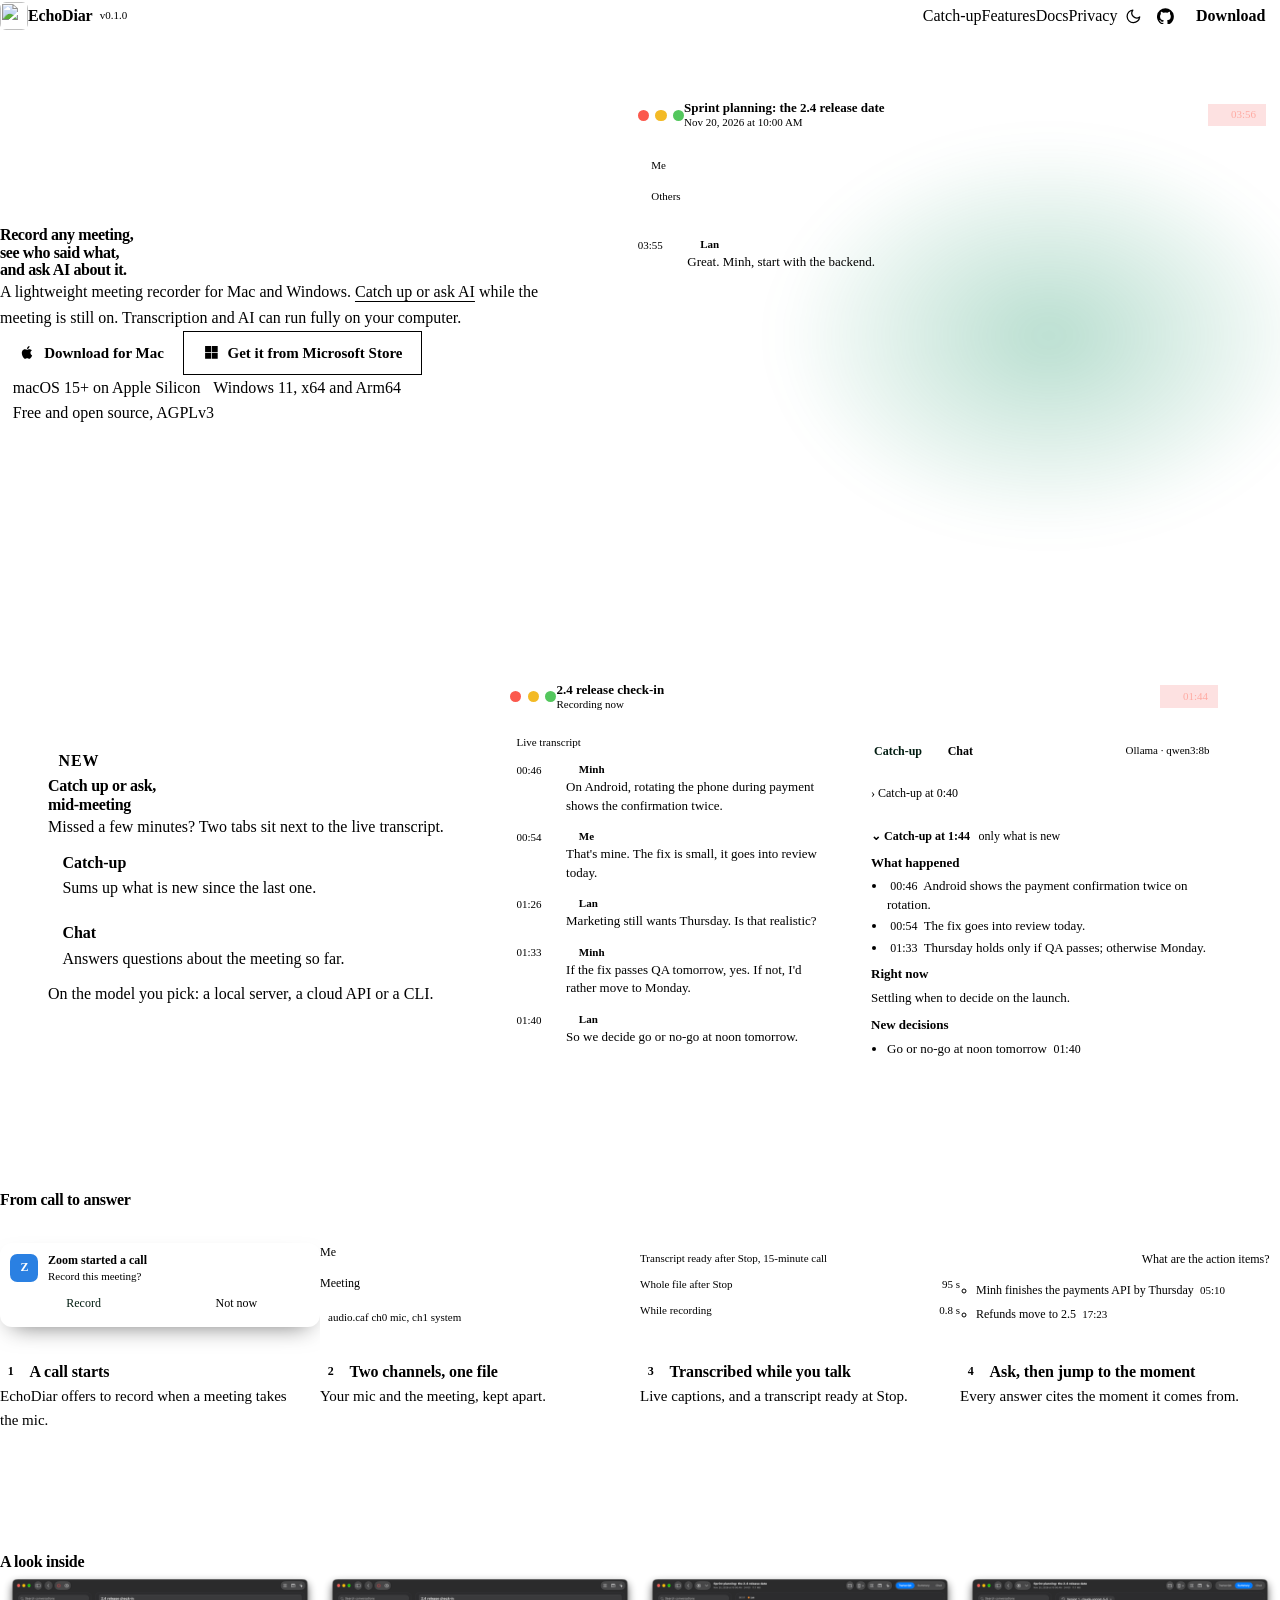
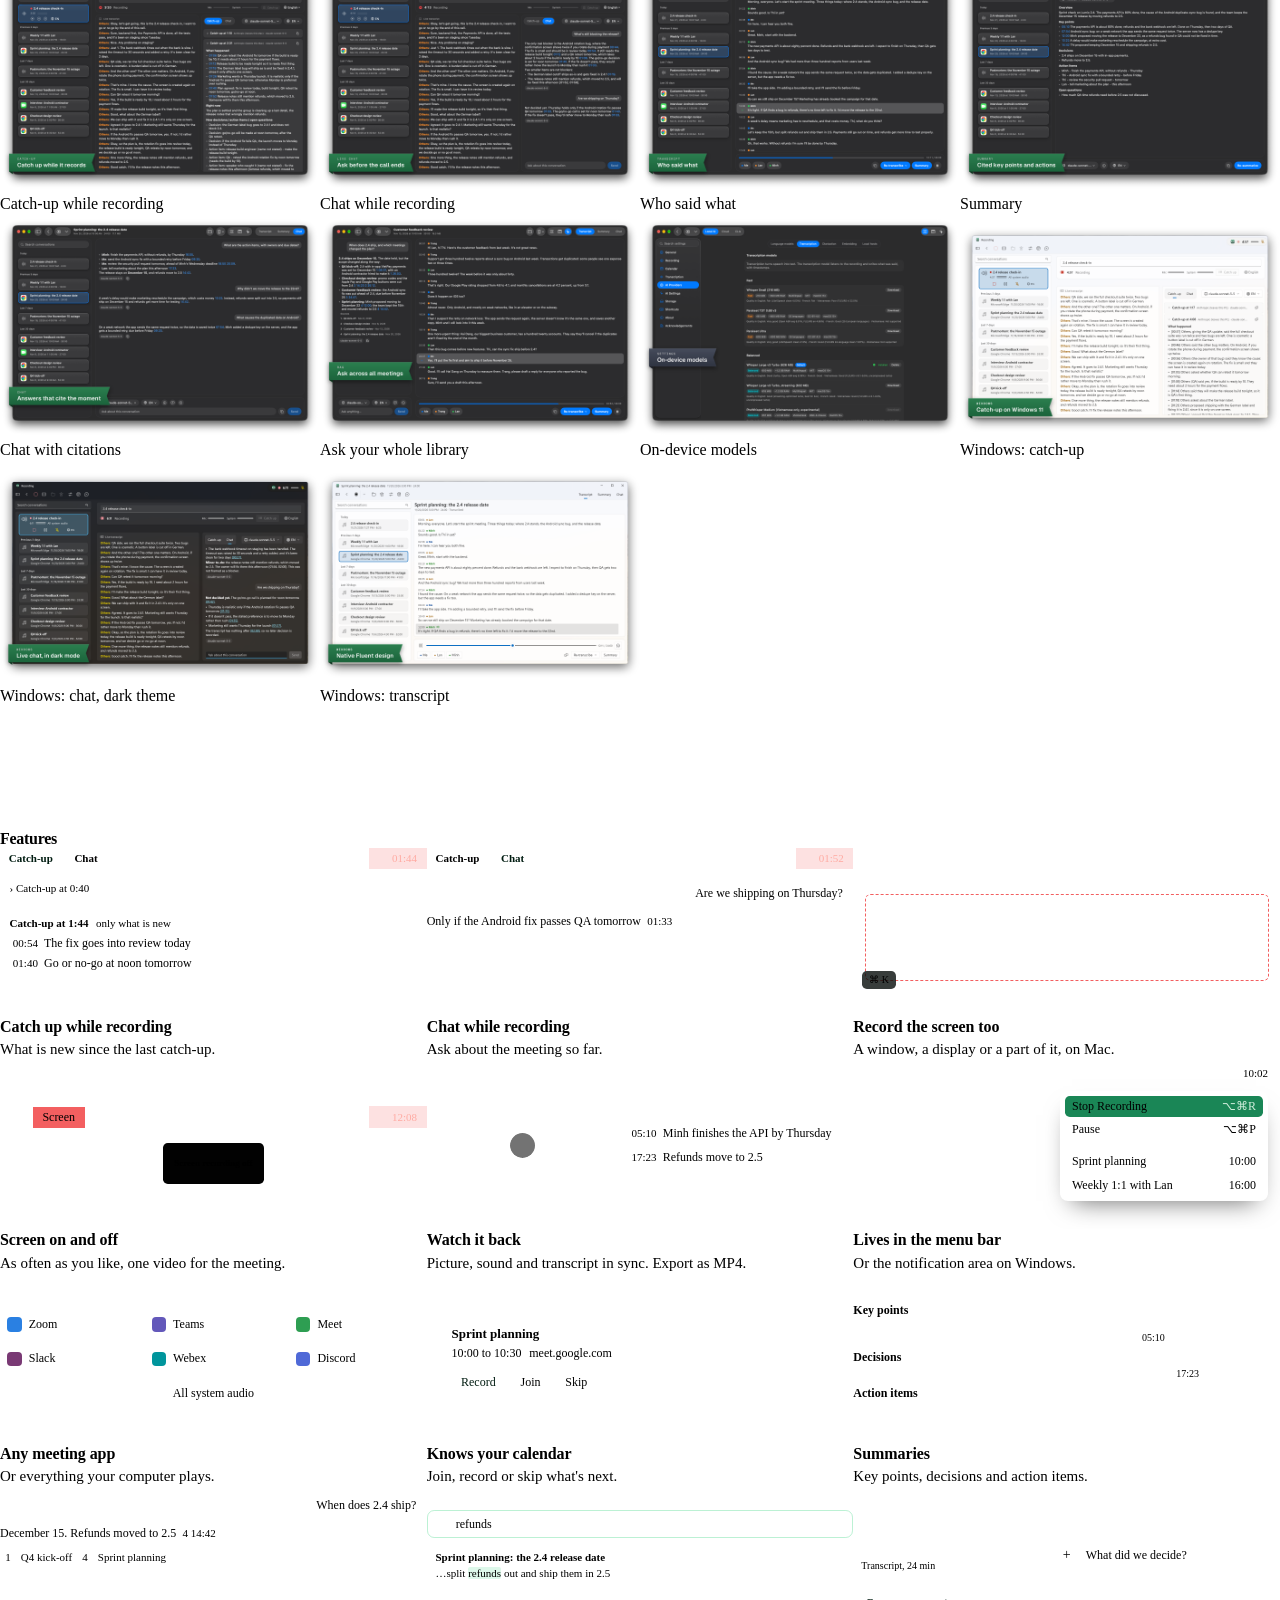
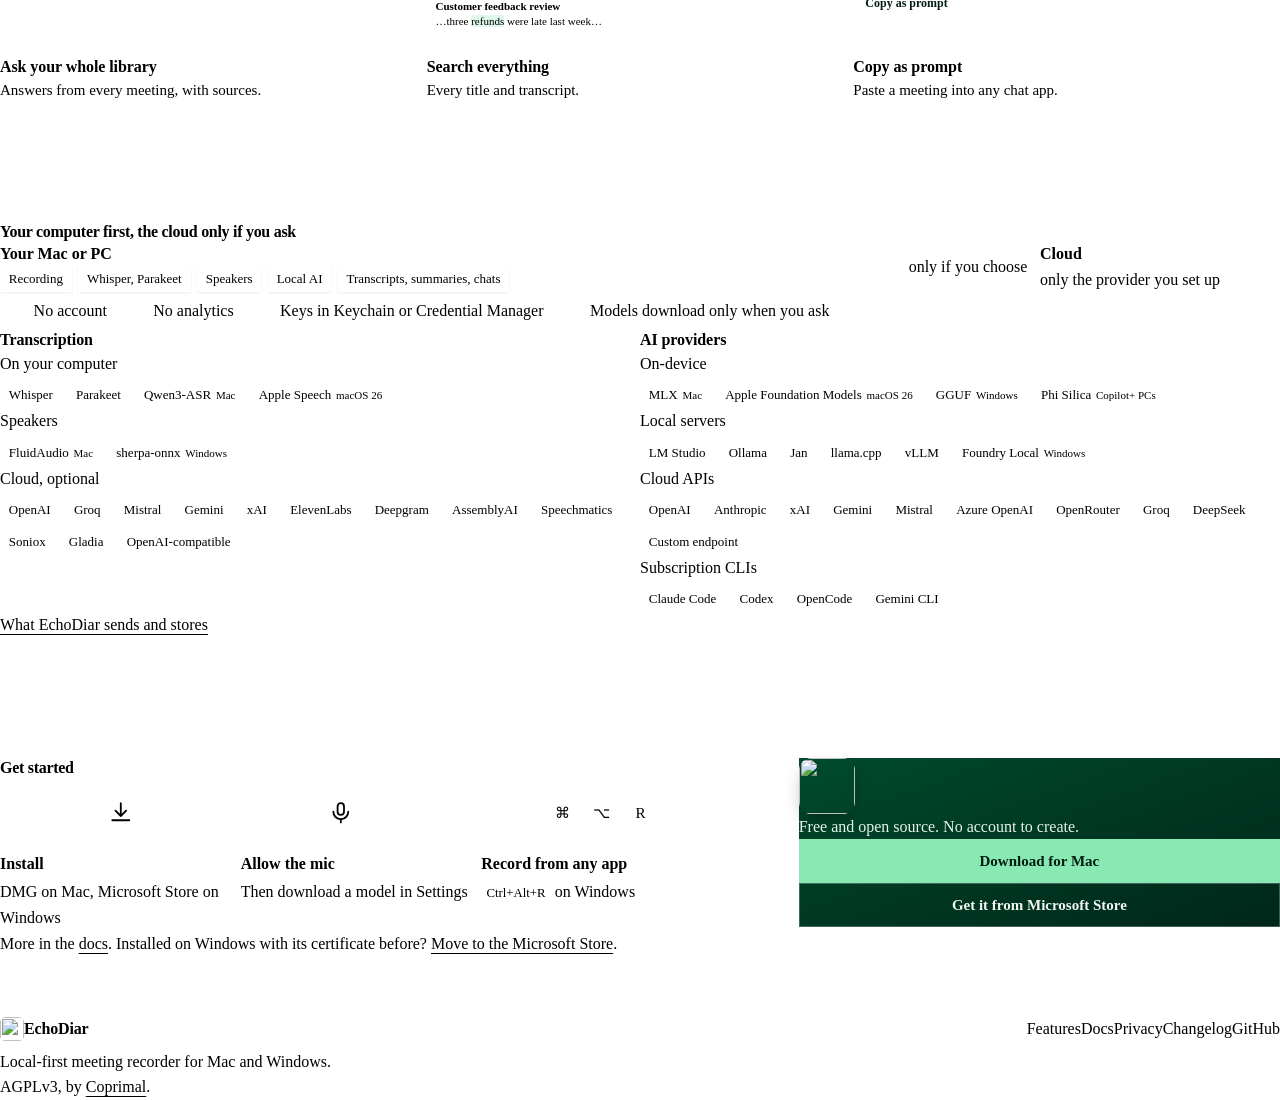
==== commit 75a35d7e: "docs(screen): describe the current screen recording flow and add it to the landing page" ====
--- a/website/index.html
+++ b/website/index.html
@@ -495,6 +495,41 @@
             <p>Ask about the meeting so far.</p>
           </li>
           <li class="tile">
+            <div class="tile__art art-screen" aria-hidden="true">
+              <span class="screen">
+                <span class="screen__bar"><i></i><i></i><i></i></span>
+                <span class="screen__area"><span class="sum__line" style="--w: 70%"></span><span class="sum__line" style="--w: 48%"></span></span>
+                <span class="screen__keys">⌘ K</span>
+                <span class="screen__cam"></span>
+              </span>
+            </div>
+            <h3>Record the screen too</h3>
+            <p>A window, a display or a part of it, on Mac.</p>
+          </li>
+          <li class="tile">
+            <div class="tile__art art-toggle" aria-hidden="true">
+              <span class="capsule"><b class="capsule__stop"></b><b class="capsule__video">Screen</b><span class="rec-pill"><i></i><span>12:08</span></span></span>
+              <span class="timeline">
+                <span class="timeline__on" style="--w: 38%"></span>
+                <span class="timeline__off" style="--w: 24%">Screen recording off</span>
+                <span class="timeline__on" style="--w: 38%"></span>
+              </span>
+            </div>
+            <h3>Screen on and off</h3>
+            <p>As often as you like, one video for the meeting.</p>
+          </li>
+          <li class="tile">
+            <div class="tile__art art-watch" aria-hidden="true">
+              <span class="watch__video"><span class="watch__play"></span></span>
+              <span class="watch__lines">
+                <span><span class="cite">05:10</span> Minh finishes the API by Thursday</span>
+                <span><span class="cite">17:23</span> Refunds move to 2.5</span>
+              </span>
+            </div>
+            <h3>Watch it back</h3>
+            <p>Picture, sound and transcript in sync. Export as MP4.</p>
+          </li>
+          <li class="tile">
             <div class="tile__art art-menu" aria-hidden="true">
               <div class="menubar">
                 <span class="menubar__icons"><i></i><i></i><i></i></span>
--- a/website/styles.css
+++ b/website/styles.css
@@ -1666,6 +1666,169 @@
   display: none;
 }
 
+/* Screen recording: a screen with the recorded area outlined, a camera bubble and key presses */
+.screen {
+  position: relative;
+  display: grid;
+  grid-template-rows: auto 1fr;
+  height: 8rem;
+  border: 1px solid var(--app-rule);
+  border-radius: 0.5rem;
+  background: var(--app-surface);
+  overflow: hidden;
+}
+
+.screen__bar {
+  display: flex;
+  gap: 0.25rem;
+  padding: 0.35rem 0.45rem;
+  border-bottom: 1px solid var(--app-rule);
+}
+
+.screen__bar i {
+  width: 0.4rem;
+  height: 0.4rem;
+  border-radius: 50%;
+  background: var(--app-surface-2);
+}
+
+.screen__area {
+  display: grid;
+  align-content: start;
+  gap: 0.35rem;
+  margin: 0.55rem 0.7rem 0.9rem;
+  padding: 0.55rem;
+  border: 1.5px dashed oklch(64% 0.21 25 / 0.85);
+  border-radius: 0.35rem;
+}
+
+.screen__keys {
+  position: absolute;
+  bottom: 0.45rem;
+  left: 0.55rem;
+  padding: 0.1rem 0.45rem;
+  border-radius: 0.3rem;
+  background: oklch(15% 0.01 165 / 0.8);
+  color: var(--app-ink);
+  font-family: var(--font-mono);
+  font-size: 0.625rem;
+}
+
+.screen__cam {
+  position: absolute;
+  right: 0.55rem;
+  bottom: 0.45rem;
+  width: 2.2rem;
+  height: 2.2rem;
+  border: 2px solid var(--app-ink);
+  border-radius: 50%;
+  background: radial-gradient(circle at 50% 38%, oklch(74% 0.06 60) 0 22%, transparent 23%),
+    radial-gradient(ellipse at 50% 100%, oklch(60% 0.05 255) 0 45%, transparent 46%), var(--app-surface-2);
+}
+
+/* Screen on and off: the record capsule above a video time line with a "Screen recording off" span */
+.art-toggle {
+  gap: 0.9rem;
+}
+
+.capsule {
+  display: flex;
+  align-items: center;
+  gap: 0.35rem;
+}
+
+.capsule b {
+  padding: 0.15rem 0.6rem;
+  border-radius: var(--radius-pill);
+  background: var(--app-surface-2);
+  color: var(--app-ink);
+  font-weight: 500;
+}
+
+.capsule__stop::before {
+  content: "";
+  display: inline-block;
+  width: 0.5rem;
+  height: 0.5rem;
+  border-radius: 0.1rem;
+  background: var(--rec);
+}
+
+.capsule b.capsule__video {
+  background: oklch(64% 0.21 25 / 0.85);
+  color: var(--app-ink);
+}
+
+.capsule .rec-pill {
+  margin-left: auto;
+}
+
+.timeline {
+  display: flex;
+  gap: 2px;
+  height: 2.6rem;
+}
+
+.timeline__on,
+.timeline__off {
+  width: var(--w);
+  border-radius: 0.3rem;
+}
+
+.timeline__on {
+  background: linear-gradient(var(--app-surface-2) 0 30%, var(--app-surface) 30%);
+}
+
+.timeline__off {
+  display: grid;
+  place-items: center;
+  padding: 0 0.25rem;
+  background: oklch(8% 0 0);
+  color: var(--app-ink);
+  font-size: 0.5625rem;
+  font-weight: 600;
+  line-height: 1.15;
+  text-align: center;
+}
+
+/* Watch it back: the video beside the transcript */
+.art-watch {
+  grid-template-columns: 45% minmax(0, 1fr);
+  align-items: center;
+  gap: 0.6rem;
+}
+
+.watch__video {
+  display: grid;
+  place-items: center;
+  aspect-ratio: 16 / 10;
+  border: 1px solid var(--app-rule);
+  border-radius: 0.45rem;
+  background: linear-gradient(var(--app-surface-2) 0 22%, var(--app-surface) 22%);
+}
+
+.watch__play {
+  width: 1.6rem;
+  height: 1.6rem;
+  border-radius: 50%;
+  background: oklch(0% 0 0 / 0.55);
+  clip-path: circle(50%);
+  position: relative;
+}
+
+.watch__play::after {
+  content: "";
+  position: absolute;
+  inset: 0.45rem 0.4rem 0.45rem 0.6rem;
+  background: var(--app-ink);
+  clip-path: polygon(0 0, 100% 50%, 0 100%);
+}
+
+.watch__lines {
+  display: grid;
+  gap: 0.45rem;
+}
+
 /* Calendar event */
 .event {
   display: grid;
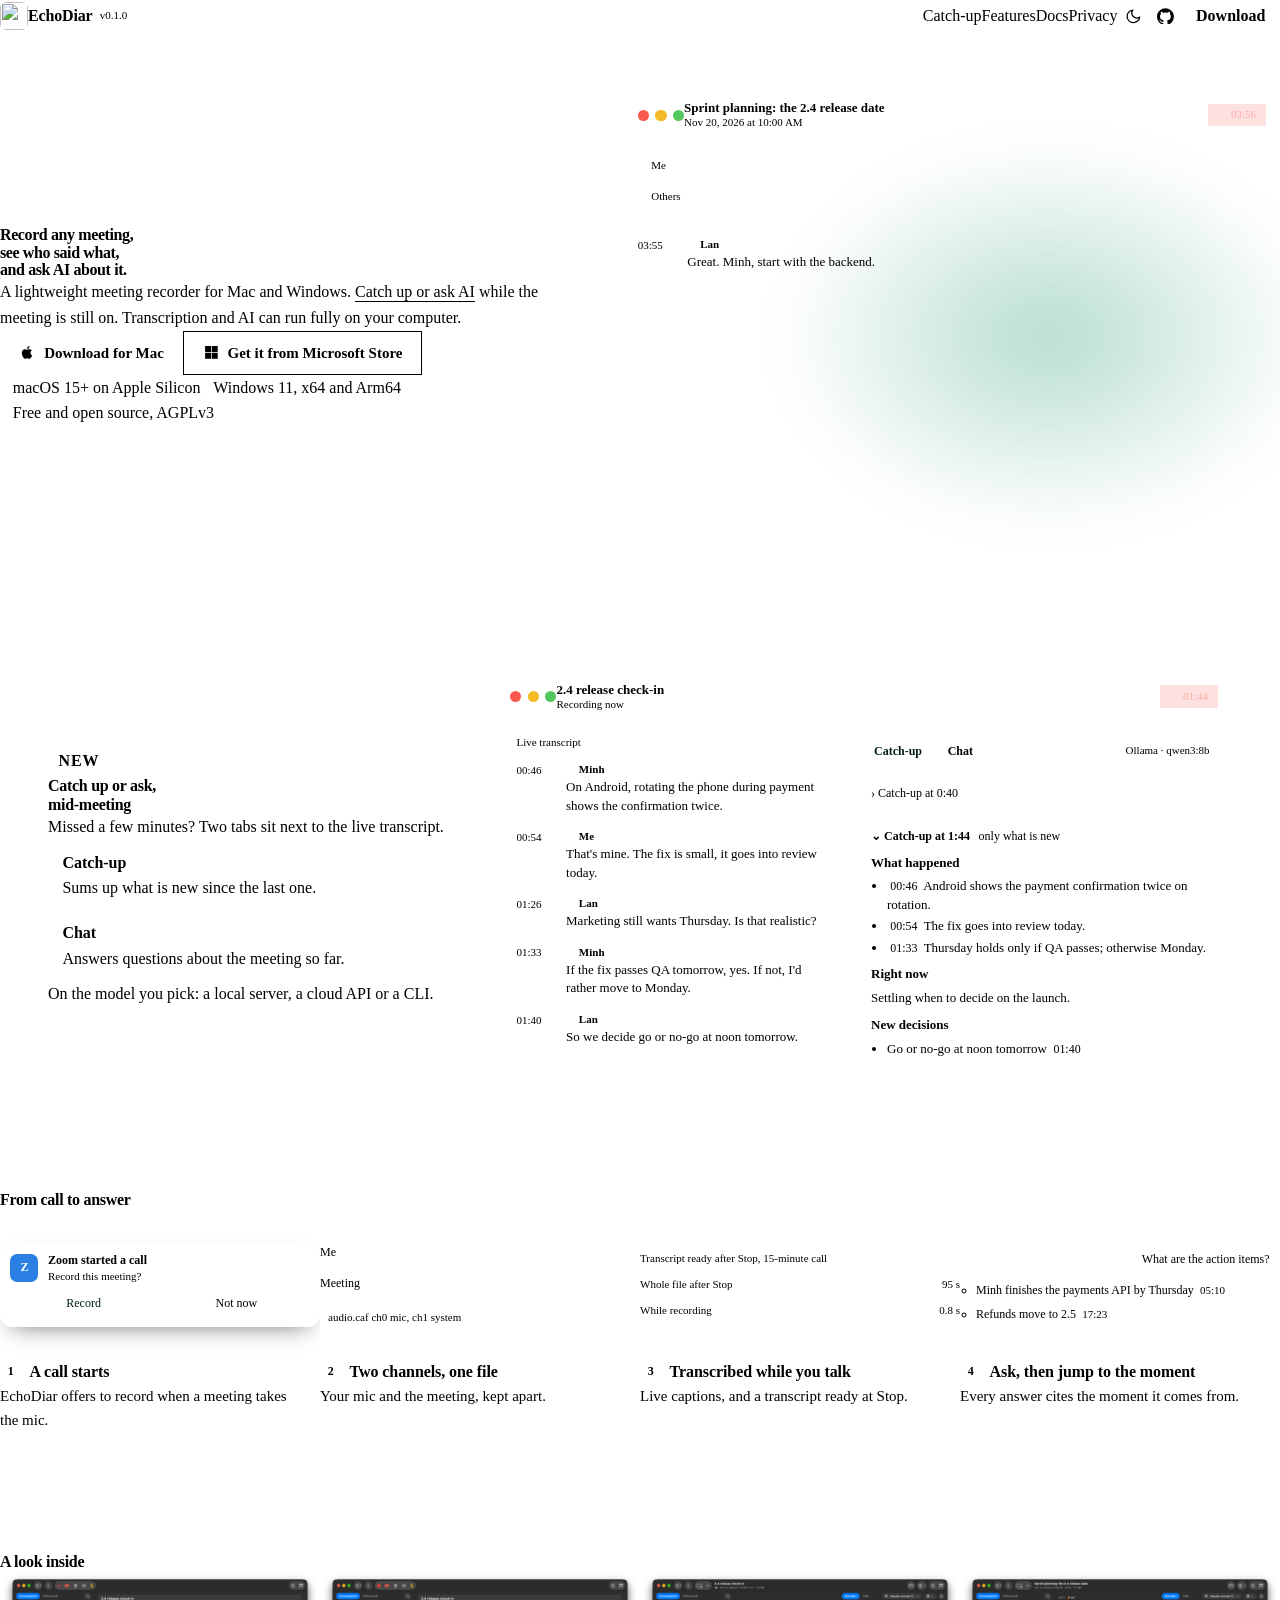
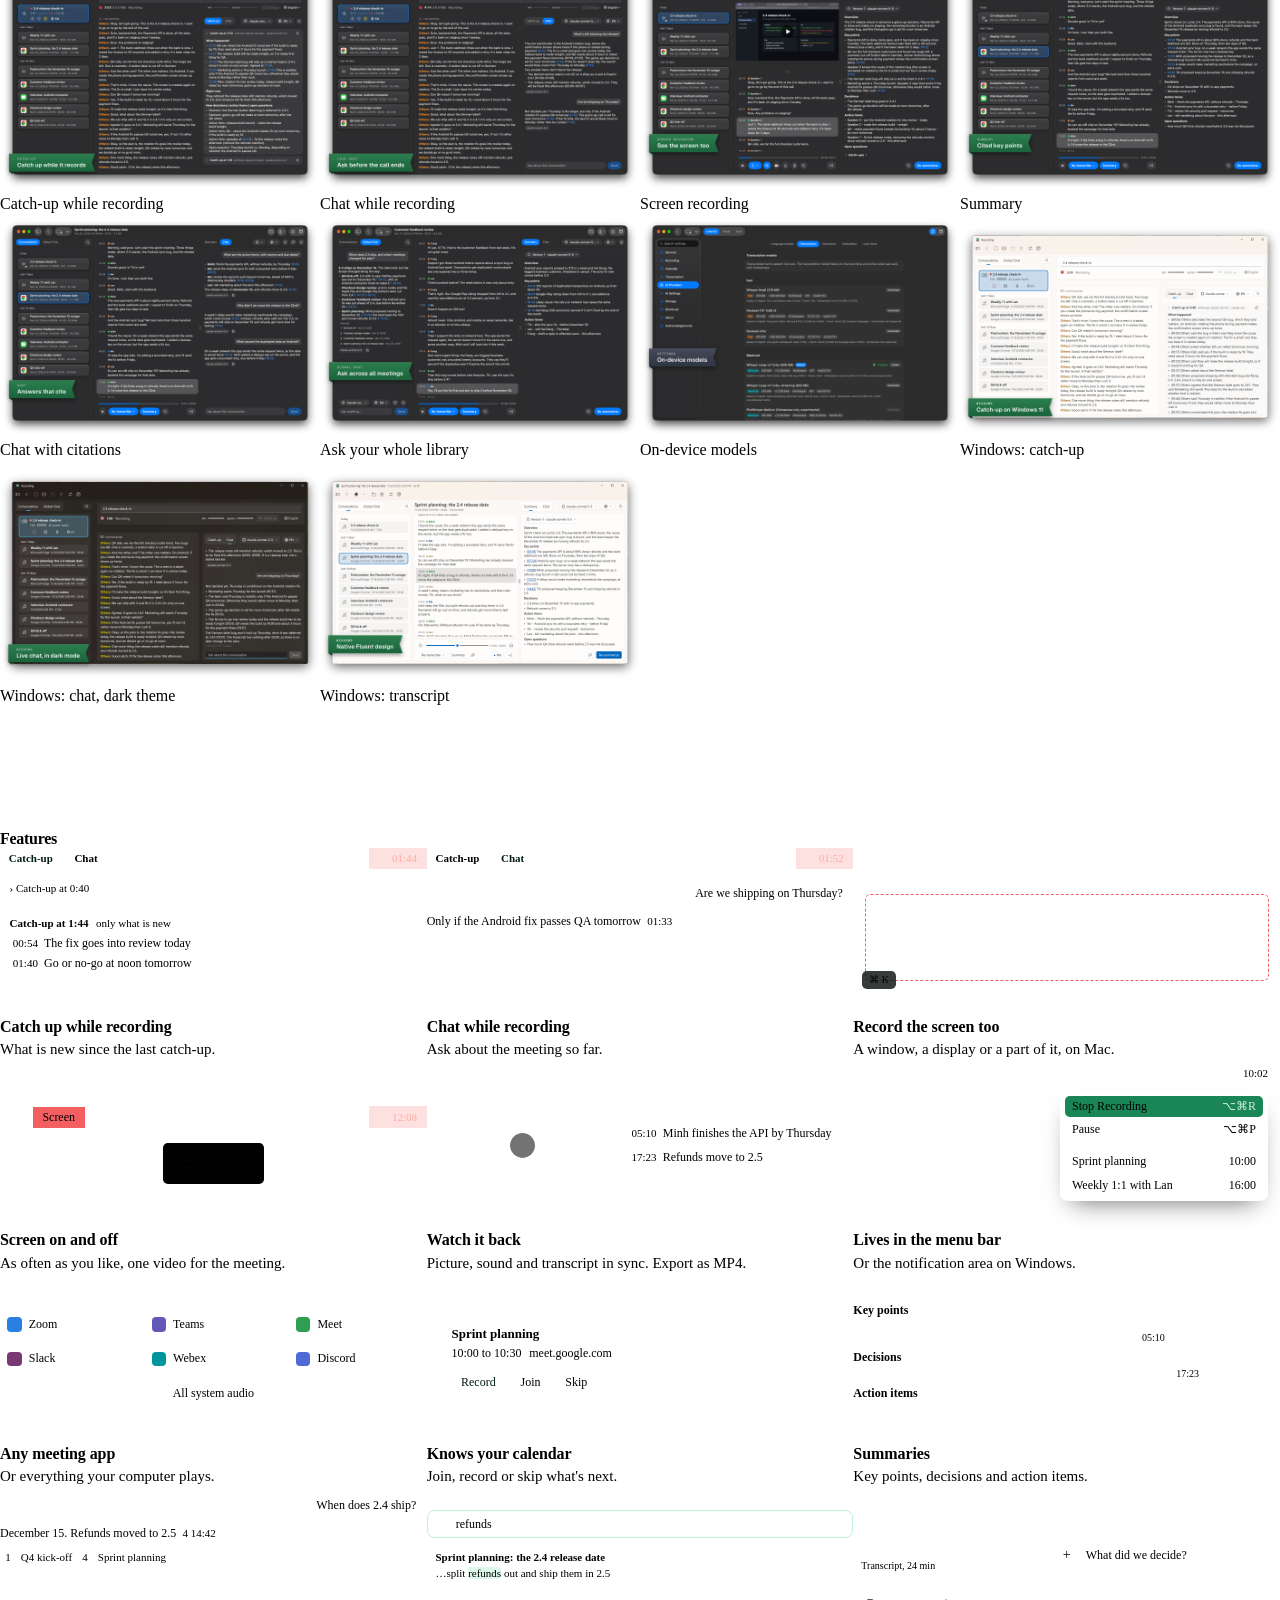
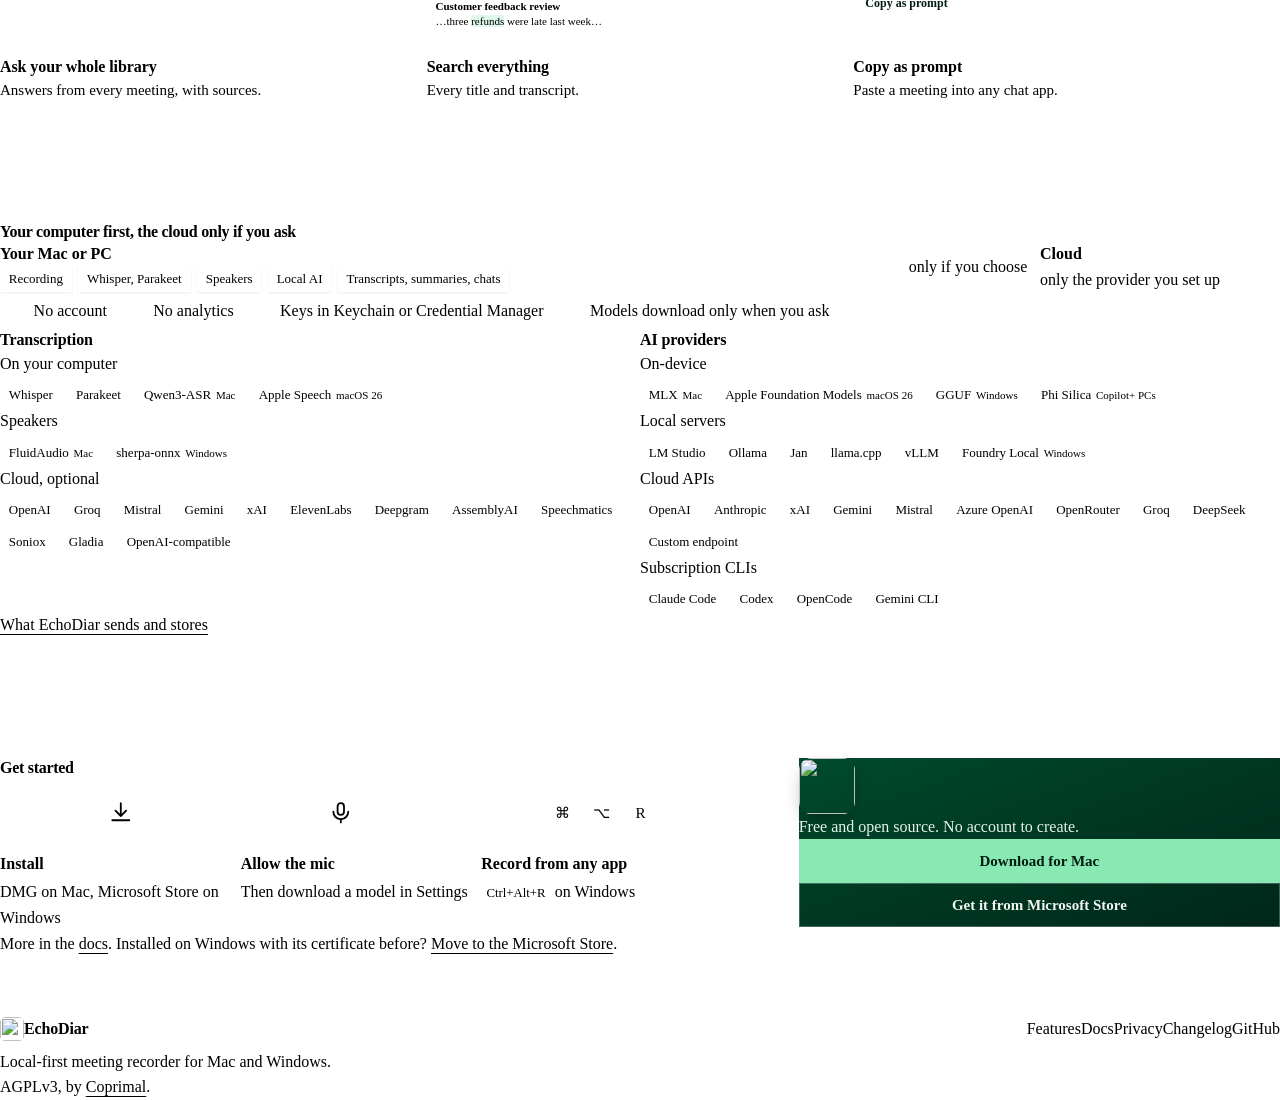
==== commit 92438c68: "docs(website): new screenshots for the two-column layout and screen recording" ====
--- a/website/index.html
+++ b/website/index.html
@@ -369,22 +369,22 @@
             <figcaption>Chat while recording</figcaption>
           </figure>
           <figure class="shot">
-            <button type="button" data-zoom aria-label="View screenshot full screen: transcript with speakers">
+            <button type="button" data-zoom aria-label="View screenshot full screen: screen recording">
               <img
                 src="screenshots/echodiar_s_3.webp"
-                alt="EchoDiar transcript of a sprint meeting with named speakers, the line being played back highlighted"
-                width="1412"
-                height="972"
-                loading="lazy"
-              />
-            </button>
-            <figcaption>Who said what</figcaption>
+                alt="EchoDiar on Mac: a screen recording above its transcript, the line being played back highlighted, next to the AI summary"
+                width="1412"
+                height="972"
+                loading="lazy"
+              />
+            </button>
+            <figcaption>Screen recording</figcaption>
           </figure>
           <figure class="shot">
             <button type="button" data-zoom aria-label="View screenshot full screen: AI summary">
               <img
                 src="screenshots/echodiar_s_4.webp"
-                alt="EchoDiar AI summary of a meeting with timestamped key points, decisions and action items"
+                alt="EchoDiar transcript of a sprint meeting with named speakers next to its AI summary, with timestamped key points, decisions and action items"
                 width="1412"
                 height="972"
                 loading="lazy"
@@ -396,7 +396,7 @@
             <button type="button" data-zoom aria-label="View screenshot full screen: chat with citations">
               <img
                 src="screenshots/echodiar_s_5.webp"
-                alt="EchoDiar chat about a meeting with answers that cite timestamps"
+                alt="EchoDiar transcript of a meeting next to the Chat tab, with answers that cite timestamps"
                 width="1412"
                 height="972"
                 loading="lazy"
@@ -405,10 +405,10 @@
             <figcaption>Chat with citations</figcaption>
           </figure>
           <figure class="shot">
-            <button type="button" data-zoom aria-label="View screenshot full screen: library chat">
+            <button type="button" data-zoom aria-label="View screenshot full screen: Global Chat">
               <img
                 src="screenshots/echodiar_s_6.webp"
-                alt="EchoDiar library chat answering from four meetings, with numbered sources, next to the cited transcript"
+                alt="EchoDiar Global Chat in the sidebar answering from four meetings, with numbered sources, next to the cited transcript and its summary"
                 width="1412"
                 height="972"
                 loading="lazy"
@@ -456,7 +456,7 @@
             <button type="button" data-zoom aria-label="View screenshot full screen: Windows, transcript">
               <img
                 src="screenshots/echodiar_s_10.webp"
-                alt="EchoDiar on Windows 11, in the light theme: the transcript of a sprint meeting with named speakers, the line being played back highlighted"
+                alt="EchoDiar on Windows 11, in the light theme: the transcript of a sprint meeting next to its summary, the cited line highlighted"
                 width="1412"
                 height="972"
                 loading="lazy"
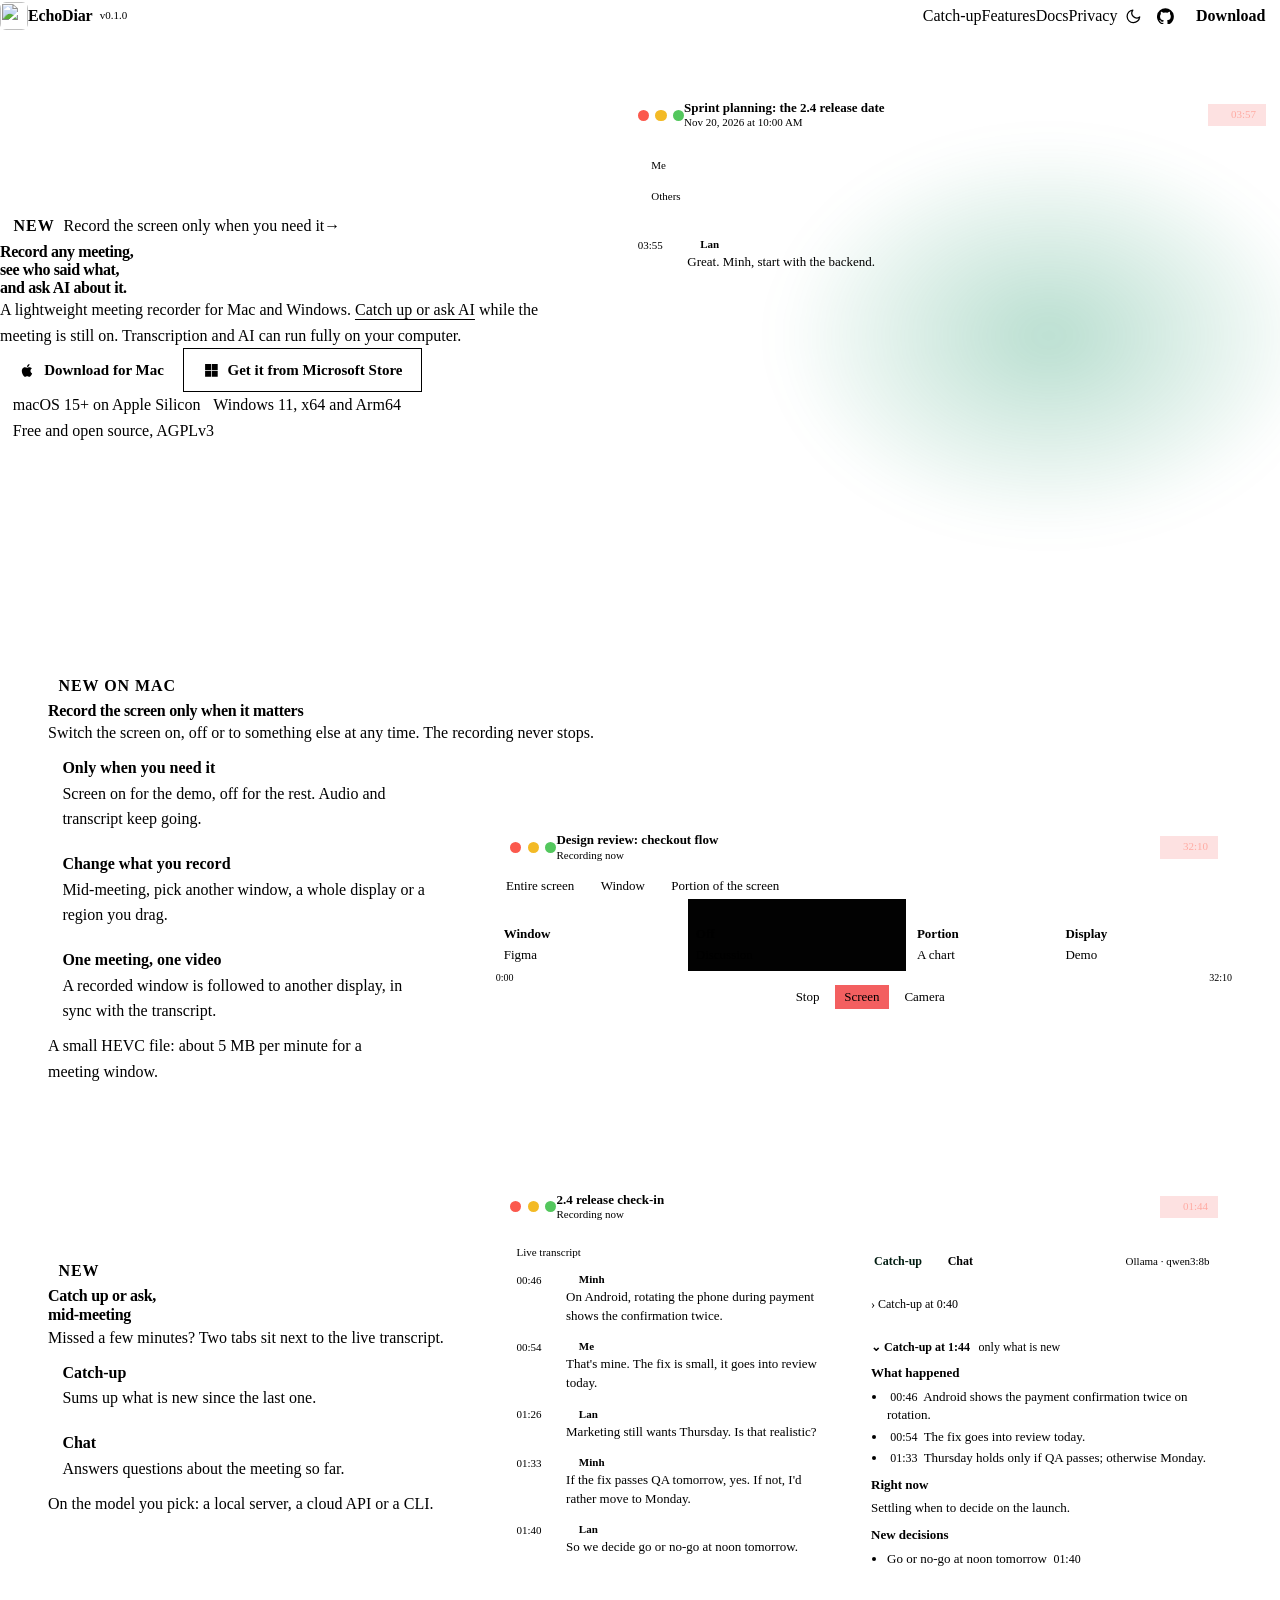
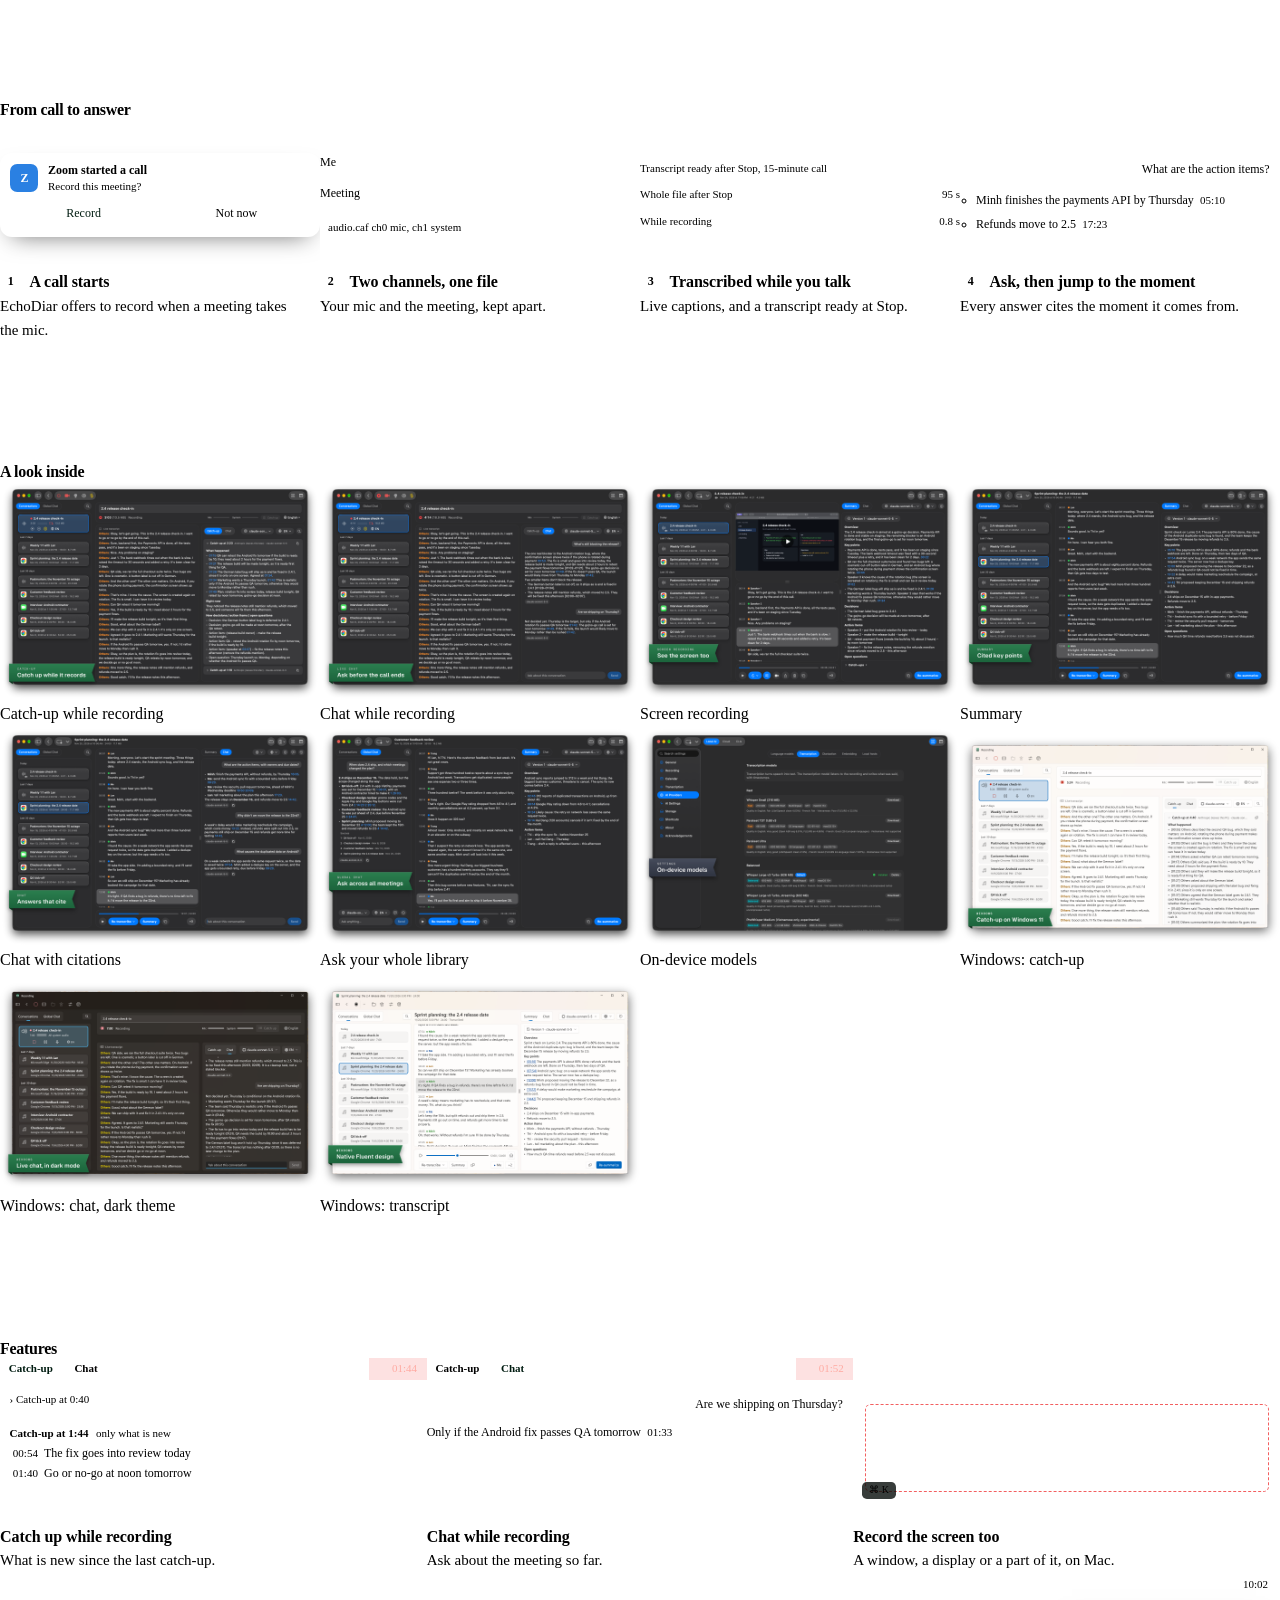
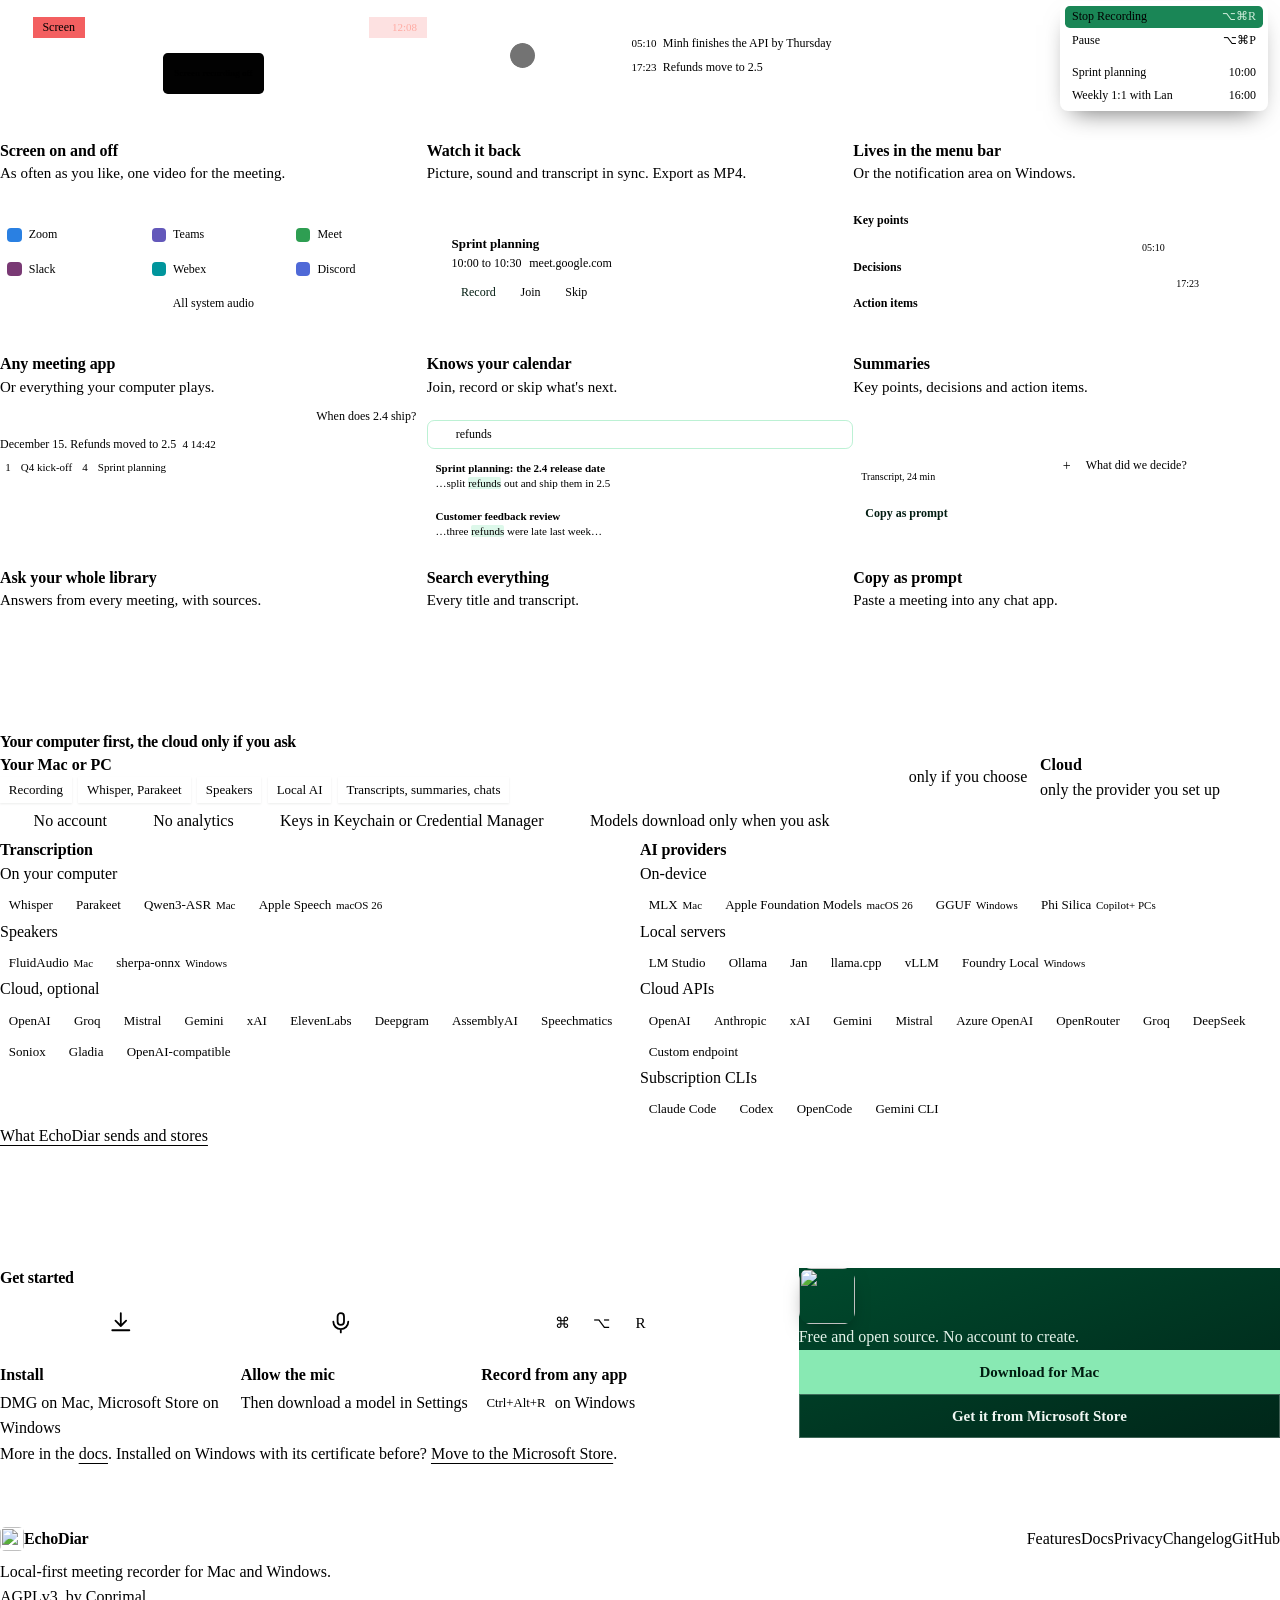
==== commit 8fed1380: "docs(website): highlight flexible screen recording on the landing page" ====
--- a/website/index.html
+++ b/website/index.html
@@ -76,6 +76,7 @@
     <main id="main">
       <section class="hero wrap">
         <div class="hero__copy">
+          <a class="hero__news" href="#screen"><span>New</span> Record the screen only when you need it</a>
           <h1>Record any meeting, see who said what, and ask AI about it.</h1>
           <p class="lede">A lightweight meeting recorder for Mac and Windows. <a href="#live">Catch up or ask AI</a> while the meeting is still on. Transcription and AI can run fully on your computer.</p>
           <div class="actions" id="download">
@@ -159,6 +160,67 @@
           <figcaption class="visually-hidden">
             An EchoDiar window during a sprint planning call: your mic and the meeting audio on two channels, the transcript
             appearing line by line with each speaker named, and an AI answer that cites the moment it comes from.
+          </figcaption>
+        </figure>
+      </section>
+
+      <section class="section wrap live screen-rec" id="screen" aria-labelledby="screen-title">
+        <div class="screen-rec__head">
+          <p class="live__new">New on Mac</p>
+          <h2 id="screen-title">Record the screen only when it matters</h2>
+          <p class="live__lede">Switch the screen on, off or to something else at any time. The recording never stops.</p>
+        </div>
+
+        <div class="live__copy">
+          <dl class="live__legend">
+            <div>
+              <dt>Only when you need it</dt>
+              <dd>Screen on for the demo, off for the rest. Audio and transcript keep going.</dd>
+            </div>
+            <div>
+              <dt>Change what you record</dt>
+              <dd>Mid-meeting, pick another window, a whole display or a region you drag.</dd>
+            </div>
+            <div>
+              <dt>One meeting, one video</dt>
+              <dd>A recorded window is followed to another display, in sync with the transcript.</dd>
+            </div>
+          </dl>
+          <p class="live__note">A small HEVC file: about 5 MB per minute for a meeting window.</p>
+        </div>
+
+        <figure class="live__art">
+          <div class="win screen-win" aria-hidden="true">
+            <div class="win__bar">
+              <span class="win__lights"><i></i><i></i><i></i></span>
+              <span class="win__title">
+                <strong>Design review: checkout flow</strong>
+                <span>Recording now</span>
+              </span>
+              <span class="rec-pill"><i></i><span>32:10</span></span>
+            </div>
+            <div class="screen-win__body">
+              <div class="screen-win__pick">
+                <span>Entire screen</span>
+                <span class="is-on">Window</span>
+                <span>Portion of the screen</span>
+              </div>
+              <div class="screen-tl">
+                <span class="screen-tl__seg" style="--w: 26%"><b>Window</b>Figma</span>
+                <span class="screen-tl__seg screen-tl__seg--off" style="--w: 30%"><b>Off</b>Discussion</span>
+                <span class="screen-tl__seg" style="--w: 20%"><b>Portion</b>A chart</span>
+                <span class="screen-tl__seg" style="--w: 24%"><b>Display</b>Demo</span>
+              </div>
+              <div class="screen-tl__times"><span>0:00</span><span>32:10</span></div>
+              <div class="capsule screen-win__capsule">
+                <b class="capsule__stop">Stop</b><b class="capsule__video">Screen</b><b>Camera</b>
+              </div>
+            </div>
+          </div>
+          <figcaption class="visually-hidden">
+            One recording of a design review: the screen is recorded for a Figma window, turned off during the discussion,
+            turned back on for a portion of the screen with a chart, then for the whole display during a demo, all in one video without
+            stopping the recording.
           </figcaption>
         </figure>
       </section>
--- a/website/styles.css
+++ b/website/styles.css
@@ -2738,3 +2738,138 @@
     transform: scaleY(var(--still, 0.5));
   }
 }
+
+/* Hero: a short link to the newest feature, above the headline. */
+.hero__news {
+  display: inline-flex;
+  align-items: center;
+  gap: var(--space-xs);
+  margin-bottom: var(--space-md);
+  padding: 0.25rem 0.8rem 0.25rem 0.3rem;
+  border: 1px solid color-mix(in oklch, var(--color-accent) 28%, var(--color-rule));
+  border-radius: var(--radius-pill);
+  color: var(--color-strong);
+  font-size: var(--text-sm);
+  text-decoration: none;
+  transition: background var(--dur-short) var(--ease-out);
+}
+
+.hero__news span {
+  padding: 0.05rem 0.55rem;
+  border-radius: var(--radius-pill);
+  background: var(--color-accent-soft);
+  color: var(--color-accent);
+  font-size: var(--text-xs);
+  font-weight: 600;
+  letter-spacing: 0.06em;
+  text-transform: uppercase;
+}
+
+.hero__news::after {
+  content: "→";
+  color: var(--color-accent);
+}
+
+@media (hover: hover) {
+  .hero__news:hover {
+    background: var(--color-hover);
+  }
+}
+
+/* Screen recording: one recording whose screen goes on, off and to other sources. */
+.screen-rec + .live {
+  margin-top: var(--space-xl);
+}
+
+.screen-win__body {
+  display: grid;
+  gap: var(--space-md);
+  padding: var(--space-md);
+  color: var(--app-body);
+  font-size: var(--text-xs);
+}
+
+.screen-win__pick {
+  display: flex;
+  flex-wrap: wrap;
+  gap: 0.35rem;
+}
+
+.screen-win__pick span {
+  padding: 0.2rem 0.65rem;
+  border: 1px solid var(--app-rule);
+  border-radius: var(--radius-pill);
+}
+
+.screen-win__pick span.is-on {
+  border-color: var(--app-accent);
+  color: var(--app-accent);
+}
+
+.screen-tl {
+  display: flex;
+  gap: 3px;
+  height: 4.5rem;
+}
+
+.screen-tl__seg {
+  display: flex;
+  flex-direction: column;
+  justify-content: flex-end;
+  gap: 0.1rem;
+  width: var(--w);
+  min-width: 0;
+  padding: 0.4rem 0.5rem;
+  overflow: hidden;
+  border-radius: var(--radius-xs);
+  background: linear-gradient(var(--app-surface-2) 0 28%, var(--app-surface) 28%);
+  color: var(--app-muted);
+  white-space: nowrap;
+}
+
+.screen-tl__seg b {
+  color: var(--app-ink);
+  font-weight: 600;
+}
+
+.screen-tl__seg--off {
+  background: oklch(8% 0 0);
+}
+
+.screen-tl__times {
+  display: flex;
+  justify-content: space-between;
+  margin-top: calc(var(--space-sm) * -1);
+  color: var(--app-muted);
+  font-family: var(--font-mono);
+  font-size: 0.625rem;
+}
+
+.screen-win__capsule {
+  justify-content: center;
+}
+
+.screen-win__capsule .capsule__stop {
+  display: inline-flex;
+  align-items: center;
+  gap: 0.3rem;
+}
+
+/* Title and lede span both columns; the legend and the window sit below them. */
+.screen-rec__head {
+  grid-column: 1 / -1;
+}
+
+.screen-rec__head .live__lede {
+  max-width: none;
+}
+
+.screen-rec .live__legend {
+  margin-top: 0;
+}
+
+@media (min-width: 60rem) {
+  .screen-rec {
+    row-gap: var(--space-xl);
+  }
+}
